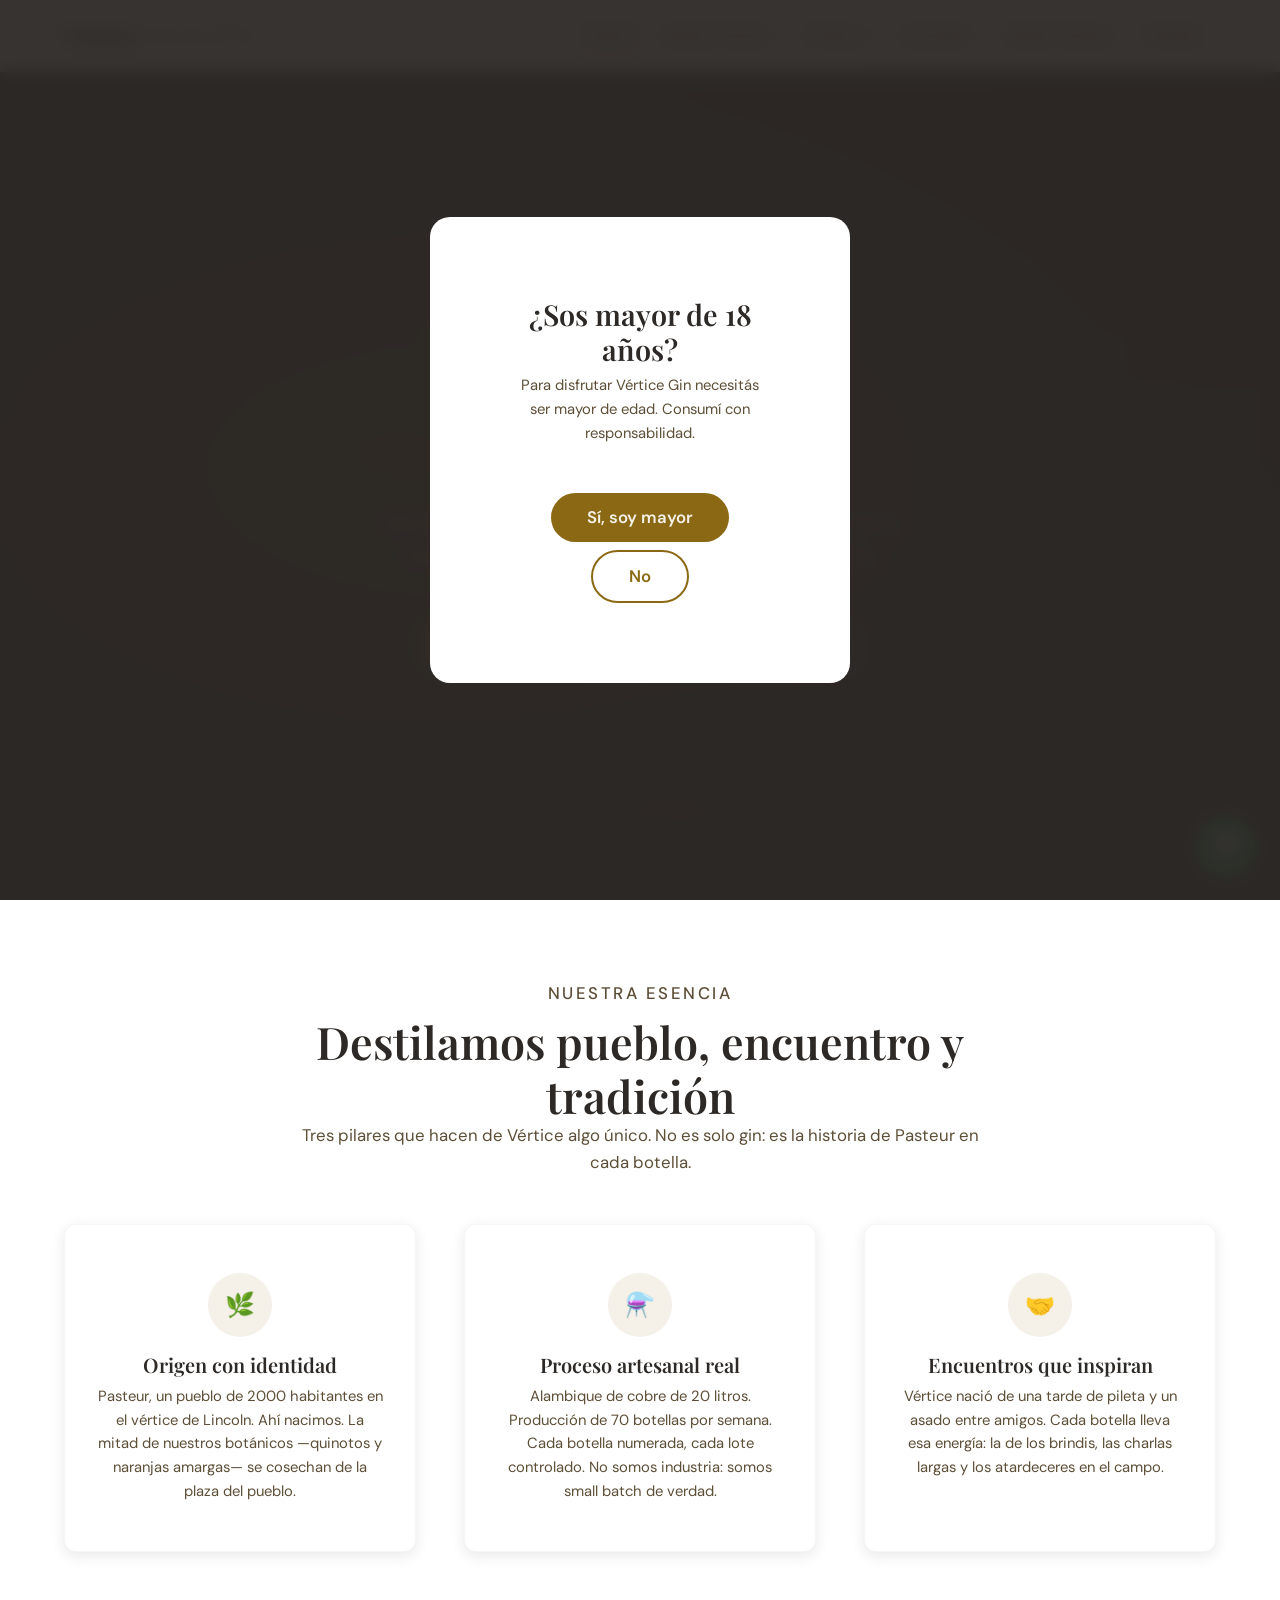
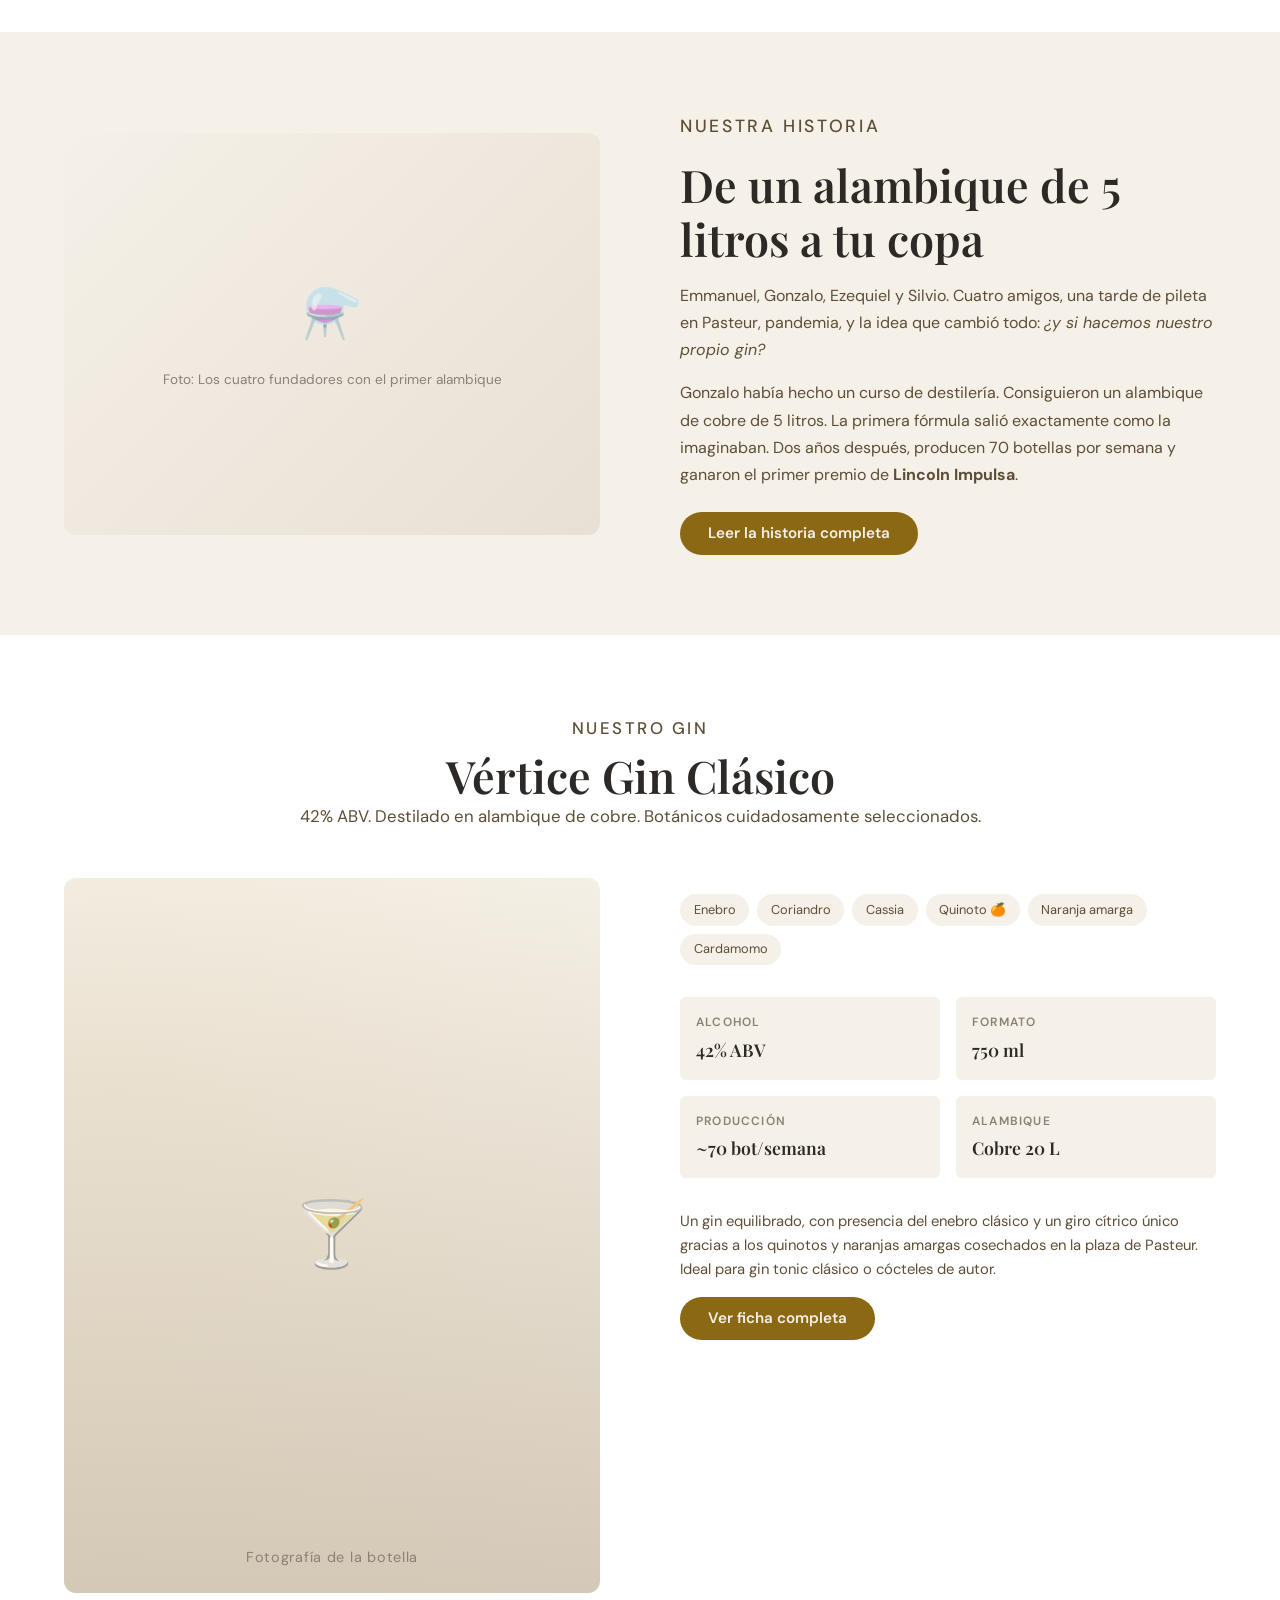
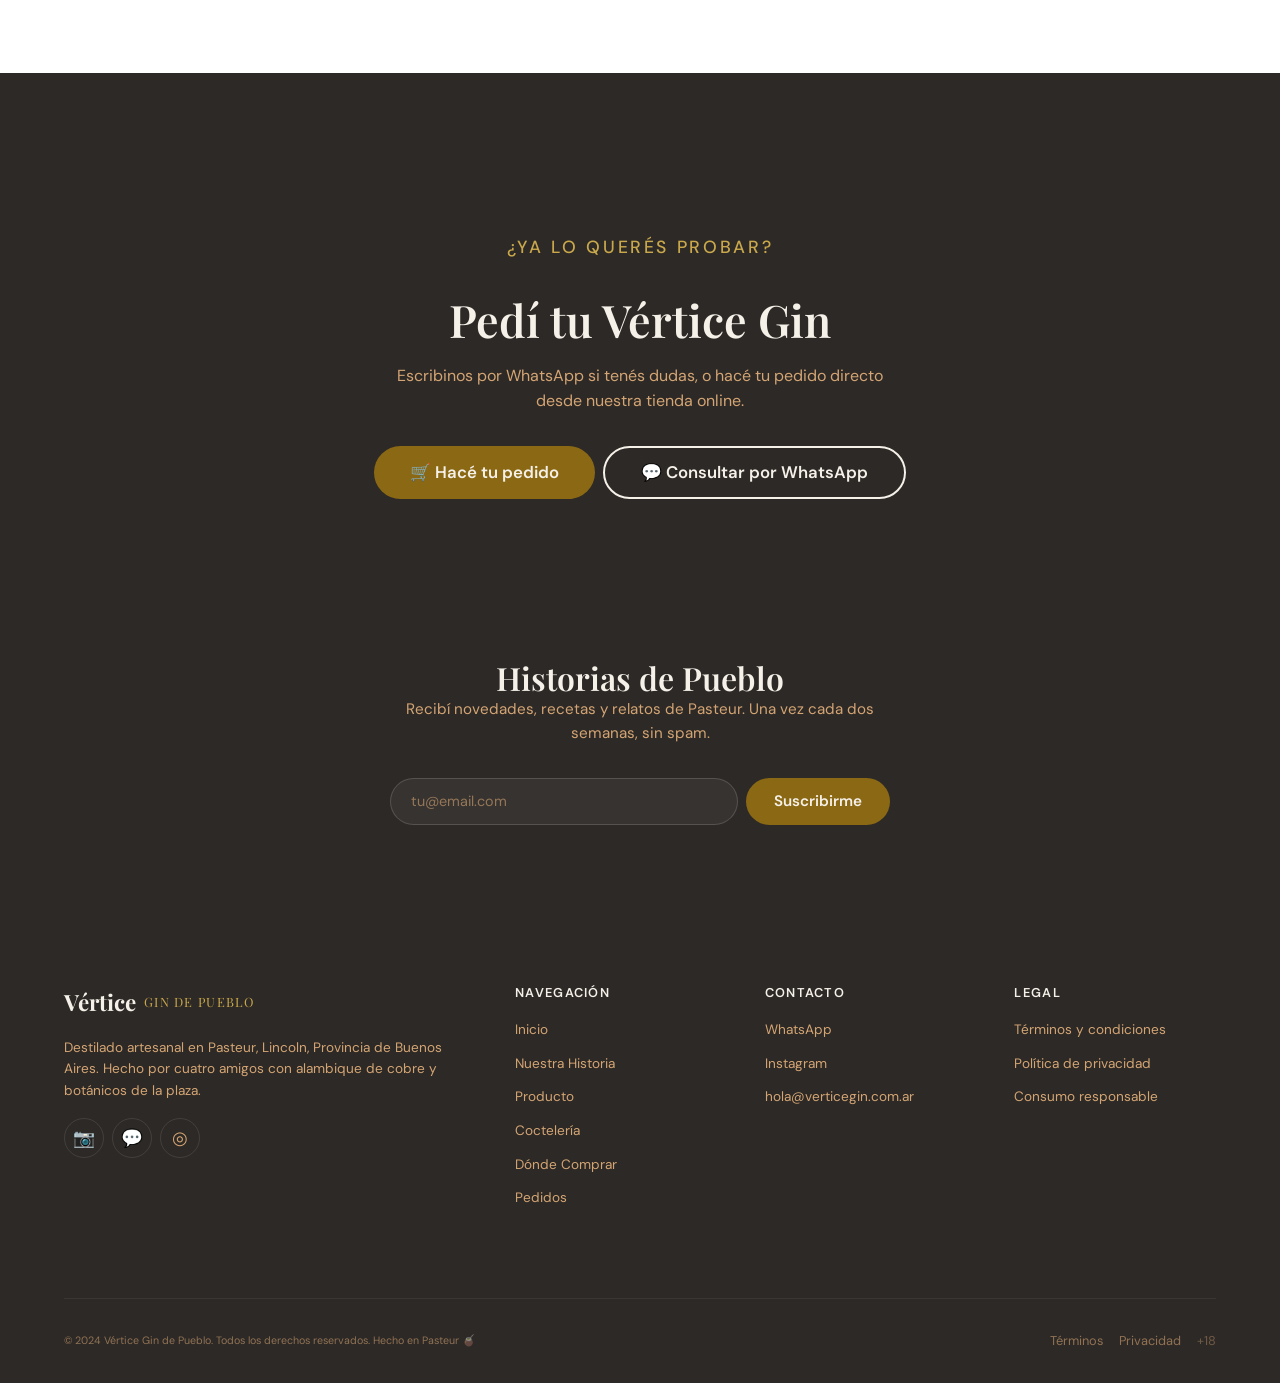
==== index.html @ 3f68a93b "feat: sitio web completo Vértice Gin de Pueblo - 5 páginas HTML (Inicio, Historia, Producto, Coctele" ====
<!DOCTYPE html>
<html lang="es-AR">
<head>
  <meta charset="UTF-8">
  <meta name="viewport" content="width=device-width, initial-scale=1.0">
  <title>Vértice Gin de Pueblo — Destilado Artesanal en Pasteur, Lincoln</title>
  <meta name="description" content="Gin artesanal nacido en Pasteur, Lincoln. Alambique de cobre, botánicos de la plaza del pueblo, cuatro amigos. Pedí tu Vértice Gin por WhatsApp. Envíos a todo el país.">
  <meta name="keywords" content="vertice gin, gin de pueblo, gin artesanal pasteur, gin lincoln, gin artesanal argentina, destilado artesanal, gin con quinotos, alambique cobre">
  <meta name="robots" content="index, follow">
  <meta name="author" content="Vértice Gin de Pueblo">
  <link rel="canonical" href="https://verticegin.com.ar/">

  <!-- Open Graph -->
  <meta property="og:type" content="website">
  <meta property="og:title" content="Vértice Gin de Pueblo — Destilado Artesanal en Pasteur, Lincoln">
  <meta property="og:description" content="Gin artesanal de cuatro amigos en Pasteur. Alambique de cobre, botánicos de la plaza. Pedí el tuyo por WhatsApp.">
  <meta property="og:url" content="https://verticegin.com.ar/">
  <meta property="og:image" content="https://verticegin.com.ar/images/og-home.jpg">
  <meta property="og:locale" content="es_AR">
  <meta property="og:site_name" content="Vértice Gin de Pueblo">

  <!-- Twitter Card -->
  <meta name="twitter:card" content="summary_large_image">
  <meta name="twitter:title" content="Vértice Gin de Pueblo">
  <meta name="twitter:description" content="Gin artesanal de Pasteur, Lincoln. Destilamos pueblo.">

  <!-- Schema.org -->
  <script type="application/ld+json">
  {
    "@context": "https://schema.org",
    "@type": "Product",
    "name": "Vértice Gin de Pueblo",
    "description": "Gin artesanal destilado en alambique de cobre. Botánicos locales de Pasteur, Lincoln.",
    "brand": {
      "@type": "Brand",
      "name": "Vértice Gin",
      "slogan": "Gin de Pueblo"
    },
    "manufacturer": {
      "@type": "Organization",
      "name": "Vértice Gin",
      "address": {
        "@type": "PostalAddress",
        "addressLocality": "Pasteur",
        "addressRegion": "Buenos Aires",
        "addressCountry": "AR"
      }
    },
    "offers": {
      "@type": "Offer",
      "availability": "https://schema.org/InStock",
      "priceCurrency": "ARS",
      "price": "0",
      "seller": {
        "@type": "Organization",
        "name": "Vértice Gin",
        "url": "https://wa.me/549XXXXXXXXXX"
      }
    }
  }
  </script>

  <!-- Fonts -->
  <link rel="preconnect" href="https://fonts.googleapis.com">
  <link rel="preconnect" href="https://fonts.gstatic.com" crossorigin>
  <link href="https://fonts.googleapis.com/css2?family=Playfair+Display:ital,wght@0,400;0,600;0,700;1,400&family=DM+Sans:ital,wght@0,400;0,500;0,600;1,400&display=swap" rel="stylesheet">

  <!-- Styles -->
  <link rel="stylesheet" href="css/style.css">

  <!-- Favicon -->
  <link rel="icon" type="image/svg+xml" href="data:image/svg+xml,<svg xmlns='http://www.w3.org/2000/svg' viewBox='0 0 100 100'><text y='.9em' font-size='90'>🍸</text></svg>">
</head>
<body>

  <!-- ⛔ Age Gate -->
  <div id="age-gate" class="age-gate">
    <div class="age-gate__card">
      <h2>¿Sos mayor de 18 años?</h2>
      <p>Para disfrutar Vértice Gin necesitás ser mayor de edad. Consumí con responsabilidad.</p>
      <div class="age-gate__actions">
        <button id="verify-age" class="btn btn--cobre btn--lg">Sí, soy mayor</button>
        <button id="deny-age" class="btn btn--outline btn--lg">No</button>
      </div>
    </div>
  </div>

  <!-- ===== HEADER ===== -->
  <header class="header">
    <div class="header__inner">
      <a href="/" class="header__logo">
        Vértice
        <span class="header__logo--accent">Gin de Pueblo</span>
      </a>
      <nav class="header__nav">
        <a href="/">Inicio</a>
        <a href="pages/historia.html">Nuestra Historia</a>
        <a href="pages/producto.html">Producto</a>
        <a href="pages/cocteleria.html">Coctelería</a>
        <a href="pages/donde-comprar.html">Dónde Comprar</a>
        <a href="pages/pedidos.html">Pedidos</a>
      </nav>
      <button class="hamburger" aria-label="Menú">
        <span></span>
        <span></span>
        <span></span>
      </button>
    </div>
  </header>
  <div class="nav-overlay"></div>

  <!-- ===== HERO ===== -->
  <section class="hero">
    <div class="hero__bg"></div>
    <div class="hero__content">
      <div class="hero__label">Destilado Artesanal · Pasteur, Lincoln</div>
      <h1>
        Vértice
        <span>Gin de Pueblo</span>
      </h1>
      <p>Nacido en Pasteur, destilado en cobre con botánicos de la plaza. Un gin con historia, encuentro y sabor a pueblo.</p>
      <div class="hero__actions">
        <a href="pages/pedidos.html" class="btn btn--cobre btn--lg">Hacé tu pedido</a>
        <a href="pages/producto.html" class="btn btn--outline-light btn--lg">Conocé nuestro gin</a>
      </div>
    </div>
    <div class="scroll-indicator">
      <span>Descubrí</span>
      <div class="scroll-indicator__dot"></div>
    </div>
  </section>

  <!-- ===== VALUE PROPS ===== -->
  <section class="section">
    <div class="container">
      <div class="section__header fade-in">
        <p class="subtitle">Nuestra esencia</p>
        <h2>Destilamos pueblo, encuentro y tradición</h2>
        <p>Tres pilares que hacen de Vértice algo único. No es solo gin: es la historia de Pasteur en cada botella.</p>
      </div>
      <div class="values">
        <div class="value-card fade-in">
          <div class="value-card__icon">🌿</div>
          <h3>Origen con identidad</h3>
          <p>Pasteur, un pueblo de 2000 habitantes en el vértice de Lincoln. Ahí nacimos. La mitad de nuestros botánicos —quinotos y naranjas amargas— se cosechan de la plaza del pueblo.</p>
        </div>
        <div class="value-card fade-in">
          <div class="value-card__icon">⚗️</div>
          <h3>Proceso artesanal real</h3>
          <p>Alambique de cobre de 20 litros. Producción de 70 botellas por semana. Cada botella numerada, cada lote controlado. No somos industria: somos small batch de verdad.</p>
        </div>
        <div class="value-card fade-in">
          <div class="value-card__icon">🤝</div>
          <h3>Encuentros que inspiran</h3>
          <p>Vértice nació de una tarde de pileta y un asado entre amigos. Cada botella lleva esa energía: la de los brindis, las charlas largas y los atardeceres en el campo.</p>
        </div>
      </div>
    </div>
  </section>

  <!-- ===== STORY SNEAK PEEK ===== -->
  <section class="section section--cream">
    <div class="container">
      <div class="story-grid fade-in">
        <div class="story-grid__media">
          <div class="story-media__placeholder">
            <span>⚗️</span>
            <p>Foto: Los cuatro fundadores con el primer alambique</p>
          </div>
        </div>
        <div class="story-grid__content">
          <p class="subtitle">Nuestra Historia</p>
          <h2>De un alambique de 5 litros a tu copa</h2>
          <p>Emmanuel, Gonzalo, Ezequiel y Silvio. Cuatro amigos, una tarde de pileta en Pasteur, pandemia, y la idea que cambió todo: <em>¿y si hacemos nuestro propio gin?</em></p>
          <p>Gonzalo había hecho un curso de destilería. Consiguieron un alambique de cobre de 5 litros. La primera fórmula salió exactamente como la imaginaban. Dos años después, producen 70 botellas por semana y ganaron el primer premio de <strong>Lincoln Impulsa</strong>.</p>
          <a href="pages/historia.html" class="btn btn--cobre">Leer la historia completa</a>
        </div>
      </div>
    </div>
  </section>

  <!-- ===== PRODUCT PREVIEW ===== -->
  <section class="section">
    <div class="container">
      <div class="section__header fade-in">
        <p class="subtitle">Nuestro gin</p>
        <h2>Vértice Gin Clásico</h2>
        <p>42% ABV. Destilado en alambique de cobre. Botánicos cuidadosamente seleccionados.</p>
      </div>
      <div class="product-showcase">
        <div class="product-showcase__visual fade-in">
          <div class="product-bottle">
            🍸
            <span style="position:absolute;bottom:24px;font-size:0.9rem;color:var(--text-muted);letter-spacing:0.05em;">Fotografía de la botella</span>
          </div>
        </div>
        <div class="fade-in">
          <div class="product-notes">
            <span>Enebro</span>
            <span>Coriandro</span>
            <span>Cassia</span>
            <span>Quinoto 🍊</span>
            <span>Naranja amarga</span>
            <span>Cardamomo</span>
          </div>
          <div class="product-specs">
            <div class="spec-item">
              <div class="spec-item__label">Alcohol</div>
              <div class="spec-item__value">42% ABV</div>
            </div>
            <div class="spec-item">
              <div class="spec-item__label">Formato</div>
              <div class="spec-item__value">750 ml</div>
            </div>
            <div class="spec-item">
              <div class="spec-item__label">Producción</div>
              <div class="spec-item__value">~70 bot/semana</div>
            </div>
            <div class="spec-item">
              <div class="spec-item__label">Alambique</div>
              <div class="spec-item__value">Cobre 20 L</div>
            </div>
          </div>
          <p style="color:var(--text-secondary);font-size:0.925rem;">
            Un gin equilibrado, con presencia del enebro clásico y un giro cítrico único gracias a los quinotos y naranjas amargas cosechados en la plaza de Pasteur. Ideal para gin tonic clásico o cócteles de autor.
          </p>
          <a href="pages/producto.html" class="btn btn--cobre">Ver ficha completa</a>
        </div>
      </div>
    </div>
  </section>

  <!-- ===== CTA SECTION ===== -->
  <section class="section section--dark">
    <div class="container">
      <div class="cta-section fade-in">
        <p class="subtitle" style="color:var(--cobre-brillo);">¿Ya lo querés probar?</p>
        <h2>Pedí tu Vértice Gin</h2>
        <p>Escribinos por WhatsApp si tenés dudas, o hacé tu pedido directo desde nuestra tienda online.</p>
        <div style="display:flex;gap:var(--space-sm);justify-content:center;flex-wrap:wrap;">
          <a href="pages/pedidos.html" class="btn btn--cobre btn--lg">🛒 Hacé tu pedido</a>
          <a href="#" class="btn btn--outline-light btn--lg" data-wa data-wa-message="Hola Vértice! Tengo una consulta sobre el gin." data-wa-location="cta-home">
            💬 Consultar por WhatsApp
          </a>
        </div>
      </div>
    </div>
  </section>

  <!-- ===== NEWSLETTER ===== -->
  <section class="section section--dark" style="padding-top:0;">
    <div class="container">
      <div class="newsletter fade-in">
        <h2>Historias de Pueblo</h2>
        <p>Recibí novedades, recetas y relatos de Pasteur. Una vez cada dos semanas, sin spam.</p>
        <form id="newsletter-form" class="newsletter__form">
          <input type="email" placeholder="tu@email.com" required aria-label="Tu correo electrónico">
          <button type="submit" class="btn btn--cobre">Suscribirme</button>
        </form>
      </div>
    </div>
  </section>

  <!-- ===== FOOTER ===== -->
  <footer class="footer">
    <div class="container">
      <div class="footer__grid">
        <div class="footer__brand">
          <a href="/" class="header__logo">
            Vértice
            <span class="header__logo--accent" style="color:var(--cobre-brillo);">Gin de Pueblo</span>
          </a>
          <p>Destilado artesanal en Pasteur, Lincoln, Provincia de Buenos Aires. Hecho por cuatro amigos con alambique de cobre y botánicos de la plaza.</p>
          <div class="footer__social">
            <a href="https://instagram.com/verticegin" target="_blank" rel="noopener" aria-label="Instagram">📷</a>
            <a href="https://wa.me/549XXXXXXXXXX" target="_blank" rel="noopener" aria-label="WhatsApp">💬</a>
            <a href="https://threads.com/@verticegin" target="_blank" rel="noopener" aria-label="Threads">◎</a>
          </div>
        </div>
        <div class="footer__col">
          <h4>Navegación</h4>
          <ul>
            <li><a href="/">Inicio</a></li>
            <li><a href="pages/historia.html">Nuestra Historia</a></li>
            <li><a href="pages/producto.html">Producto</a></li>
            <li><a href="pages/cocteleria.html">Coctelería</a></li>
            <li><a href="pages/donde-comprar.html">Dónde Comprar</a></li>
            <li><a href="pages/pedidos.html">Pedidos</a></li>
          </ul>
        </div>
        <div class="footer__col">
          <h4>Contacto</h4>
          <ul>
            <li><a href="https://wa.me/549XXXXXXXXXX" target="_blank">WhatsApp</a></li>
            <li><a href="https://instagram.com/verticegin" target="_blank">Instagram</a></li>
            <li><a href="mailto:hola@verticegin.com.ar">hola@verticegin.com.ar</a></li>
          </ul>
        </div>
        <div class="footer__col">
          <h4>Legal</h4>
          <ul>
            <li><a href="#">Términos y condiciones</a></li>
            <li><a href="#">Política de privacidad</a></li>
            <li><a href="#">Consumo responsable</a></li>
          </ul>
        </div>
      </div>
      <div class="footer__bottom">
        <small>&copy; 2024 Vértice Gin de Pueblo. Todos los derechos reservados. Hecho en Pasteur 🧉</small>
        <div class="footer__legal">
          <a href="#">Términos</a>
          <a href="#">Privacidad</a>
          <span style="opacity:0.4;">+18</span>
        </div>
      </div>
    </div>
  </footer>

  <!-- ===== WHATSAPP FLOATING ===== -->
  <div class="wa-float">
    <div class="wa-float__tooltip">💬 Consultanos</div>
    <a href="https://wa.me/549XXXXXXXXXX?text=Hola%20V%C3%A9rtice%21%20Tengo%20una%20consulta."
       target="_blank"
       class="wa-float__btn"
       aria-label="WhatsApp"
       onclick="gtag&&gtag('event','click_whatsapp',{button_location:'float'})">
      💬
    </a>
  </div>

  <!-- Scripts -->
  <script src="js/main.js"></script>
</body>
</html>
---- css/style.css ----
/* ============================================================
   VÉRTICE GIN DE PUEBLO — Design System
   ============================================================ */

/* ----- Custom Properties (Design Tokens) ----- */
:root {
  /* Colores principales */
  --cobre: #8B6914;
  --cobre-brillo: #C9A84C;
  --carbon: #2D2926;
  --crema: #F5F0E8;
  --blanco: #FFFFFF;

  /* Colores acento */
  --arena: #D4A574;
  --madera: #5D4E37;
  --cuero: #9B7E5D;
  --verde: #5A7A4A;

  /* WhatsApp */
  --wa: #25D366;
  --wa-hover: #1EBE5A;

  /* Fondos y superficies */
  --bg-body: var(--blanco);
  --bg-section: var(--crema);
  --bg-dark: var(--carbon);
  --bg-cobre: var(--cobre);

  /* Texto */
  --text-primary: var(--carbon);
  --text-secondary: var(--madera);
  --text-light: var(--crema);
  --text-muted: #8A8078;

  /* Tipografía */
  --font-serif: 'Playfair Display', Georgia, 'Times New Roman', serif;
  --font-sans: 'DM Sans', -apple-system, BlinkMacSystemFont, 'Segoe UI', Roboto, sans-serif;

  /* Espaciado */
  --space-xs: 0.25rem;
  --space-sm: 0.5rem;
  --space-md: 1rem;
  --space-lg: 2rem;
  --space-xl: 3rem;
  --space-2xl: 5rem;
  --space-3xl: 8rem;

  /* Layout */
  --max-width: 1200px;
  --content-padding: 1.5rem;
  --header-height: 72px;

  /* Sombras */
  --shadow-sm: 0 1px 3px rgba(45, 41, 38, 0.08);
  --shadow-md: 0 4px 14px rgba(45, 41, 38, 0.1);
  --shadow-lg: 0 10px 40px rgba(45, 41, 38, 0.12);
  --shadow-wa: 0 4px 14px rgba(37, 211, 102, 0.35);

  /* Bordes */
  --radius-sm: 6px;
  --radius-md: 12px;
  --radius-lg: 20px;
  --radius-full: 100px;

  /* Transiciones */
  --ease-out: cubic-bezier(0.22, 1, 0.36, 1);
  --duration-fast: 150ms;
  --duration-base: 300ms;
  --duration-slow: 500ms;
}

/* ----- Reset & Base ----- */
*, *::before, *::after {
  box-sizing: border-box;
  margin: 0;
  padding: 0;
}

html {
  scroll-behavior: smooth;
  -webkit-text-size-adjust: 100%;
}

body {
  font-family: var(--font-sans);
  font-size: 16px;
  line-height: 1.6;
  color: var(--text-primary);
  background: var(--bg-body);
  -webkit-font-smoothing: antialiased;
  -moz-osx-font-smoothing: grayscale;
}

img {
  max-width: 100%;
  height: auto;
  display: block;
}

a {
  color: var(--cobre);
  text-decoration: none;
  transition: color var(--duration-fast) var(--ease-out);
}
a:hover { color: var(--cobre-brillo); }

ul { list-style: none; }

/* ----- Typography ----- */
h1, h2, h3, h4, h5, h6 {
  font-family: var(--font-serif);
  font-weight: 600;
  line-height: 1.2;
  color: var(--text-primary);
}

h1 { font-size: clamp(2.2rem, 5vw, 3.8rem); }
h2 { font-size: clamp(1.8rem, 4vw, 2.8rem); }
h3 { font-size: clamp(1.3rem, 3vw, 1.8rem); }
h4 { font-size: clamp(1rem, 2vw, 1.3rem); }

p { margin-bottom: 1rem; }
p:last-child { margin-bottom: 0; }

.subtitle {
  font-family: var(--font-sans);
  font-size: clamp(0.9rem, 1.5vw, 1.1rem);
  font-weight: 500;
  text-transform: uppercase;
  letter-spacing: 0.15em;
  color: var(--cobre);
  margin-bottom: 0.5rem;
}

/* ----- Container ----- */
.container {
  width: 100%;
  max-width: var(--max-width);
  margin: 0 auto;
  padding: 0 var(--content-padding);
}

/* ----- Utility: Sections ----- */
.section {
  padding: var(--space-2xl) 0;
}
.section--dark {
  background: var(--bg-dark);
  color: var(--text-light);
}
.section--dark h1,
.section--dark h2,
.section--dark h3,
.section--dark h4 { color: var(--text-light); }
.section--cream {
  background: var(--bg-section);
}
.section--cobre {
  background: var(--bg-cobre);
  color: var(--text-light);
}
.section--cobre h1,
.section--cobre h2,
.section--cobre h3 { color: var(--text-light); }

.section__header {
  text-align: center;
  max-width: 700px;
  margin: 0 auto var(--space-xl);
}
.section__header p {
  color: var(--text-secondary);
  font-size: 1.05rem;
}
.section--dark .section__header p { color: var(--arena); }

/* ----- Buttons ----- */
.btn {
  display: inline-flex;
  align-items: center;
  gap: 0.5rem;
  font-family: var(--font-sans);
  font-weight: 600;
  font-size: 0.95rem;
  line-height: 1;
  padding: 0.85rem 1.75rem;
  border: none;
  border-radius: var(--radius-full);
  cursor: pointer;
  transition: all var(--duration-fast) var(--ease-out);
  text-decoration: none;
  white-space: nowrap;
}
.btn--wa {
  background: var(--wa);
  color: var(--blanco);
  box-shadow: var(--shadow-wa);
}
.btn--wa:hover {
  background: var(--wa-hover);
  color: var(--blanco);
  transform: translateY(-2px);
  box-shadow: 0 6px 20px rgba(37, 211, 102, 0.45);
}
.btn--cobre {
  background: var(--cobre);
  color: var(--crema);
}
.btn--cobre:hover {
  background: var(--cobre-brillo);
  color: var(--carbon);
  transform: translateY(-2px);
}
.btn--outline {
  background: transparent;
  color: var(--cobre);
  border: 2px solid var(--cobre);
}
.btn--outline:hover {
  background: var(--cobre);
  color: var(--crema);
  transform: translateY(-2px);
}
.btn--outline-light {
  background: transparent;
  color: var(--crema);
  border: 2px solid var(--crema);
}
.btn--outline-light:hover {
  background: var(--crema);
  color: var(--carbon);
  transform: translateY(-2px);
}
.btn--sm {
  padding: 0.6rem 1.25rem;
  font-size: 0.85rem;
}
.btn--lg {
  padding: 1rem 2.25rem;
  font-size: 1.05rem;
}

/* ----- Header ----- */
.header {
  position: fixed;
  top: 0;
  left: 0;
  width: 100%;
  height: var(--header-height);
  background: rgba(255, 255, 255, 0.95);
  backdrop-filter: blur(12px);
  -webkit-backdrop-filter: blur(12px);
  border-bottom: 1px solid rgba(45, 41, 38, 0.06);
  z-index: 1000;
  transition: box-shadow var(--duration-base) var(--ease-out);
}
.header--scrolled {
  box-shadow: var(--shadow-sm);
}

.header__inner {
  display: flex;
  align-items: center;
  justify-content: space-between;
  height: 100%;
  max-width: var(--max-width);
  margin: 0 auto;
  padding: 0 var(--content-padding);
}

.header__logo {
  font-family: var(--font-serif);
  font-size: 1.4rem;
  font-weight: 700;
  color: var(--carbon);
  text-decoration: none;
  display: flex;
  align-items: center;
  gap: 0.5rem;
}
.header__logo:hover { color: var(--cobre); }
.header__logo--accent {
  font-weight: 400;
  font-size: 0.8rem;
  color: var(--cobre);
  letter-spacing: 0.1em;
  text-transform: uppercase;
  display: block;
  line-height: 1;
}

/* Nav desktop */
.header__nav {
  display: flex;
  align-items: center;
  gap: 0.25rem;
}
.header__nav a {
  padding: 0.5rem 1rem;
  font-size: 0.875rem;
  font-weight: 500;
  color: var(--text-secondary);
  border-radius: var(--radius-sm);
  transition: all var(--duration-fast) var(--ease-out);
  position: relative;
}
.header__nav a:hover,
.header__nav a.active {
  color: var(--cobre);
  background: rgba(139, 105, 20, 0.06);
}

/* Hamburger */
.hamburger {
  display: none;
  flex-direction: column;
  justify-content: center;
  align-items: center;
  width: 40px;
  height: 40px;
  background: transparent;
  border: none;
  cursor: pointer;
  padding: 8px;
  position: relative;
  z-index: 1001;
}
.hamburger span {
  display: block;
  width: 24px;
  height: 2px;
  background: var(--carbon);
  border-radius: 2px;
  transition: all var(--duration-base) var(--ease-out);
  position: absolute;
}
.hamburger span:nth-child(1) { transform: translateY(-6px); }
.hamburger span:nth-child(2) { transform: translateY(0); }
.hamburger span:nth-child(3) { transform: translateY(6px); }
.hamburger--open span:nth-child(1) { transform: rotate(45deg); }
.hamburger--open span:nth-child(2) { opacity: 0; }
.hamburger--open span:nth-child(3) { transform: rotate(-45deg); }

/* Mobile nav */
@media (max-width: 768px) {
  .header__nav {
    position: fixed;
    top: 0;
    right: -100%;
    width: 75%;
    max-width: 320px;
    height: 100vh;
    flex-direction: column;
    background: var(--blanco);
    padding: calc(var(--header-height) + var(--space-lg)) var(--space-lg) var(--space-lg);
    gap: 0.25rem;
    box-shadow: var(--shadow-lg);
    transition: right var(--duration-base) var(--ease-out);
    z-index: 999;
  }
  .header__nav--open { right: 0; }
  .header__nav a {
    width: 100%;
    font-size: 1rem;
    padding: 0.75rem 1rem;
  }
  .hamburger { display: flex; }
}

/* Overlay for mobile nav */
.nav-overlay {
  position: fixed;
  inset: 0;
  background: rgba(45, 41, 38, 0.5);
  z-index: 998;
  opacity: 0;
  pointer-events: none;
  transition: opacity var(--duration-base) var(--ease-out);
}
.nav-overlay--visible {
  opacity: 1;
  pointer-events: auto;
}

/* ----- Hero ----- */
.hero {
  min-height: 100vh;
  display: flex;
  align-items: center;
  justify-content: center;
  position: relative;
  overflow: hidden;
  background: var(--bg-dark);
  padding-top: var(--header-height);
}
.hero__bg {
  position: absolute;
  inset: 0;
  background:
    linear-gradient(135deg, rgba(45, 41, 38, 0.85) 0%, rgba(45, 41, 38, 0.4) 100%),
    radial-gradient(ellipse at 30% 50%, var(--cobre) 0%, transparent 60%),
    linear-gradient(180deg, #1a1816 0%, var(--carbon) 100%);
  z-index: 0;
}
.hero__content {
  position: relative;
  z-index: 1;
  text-align: center;
  max-width: 800px;
  padding: var(--space-xl) var(--content-padding);
}
.hero__label {
  display: inline-block;
  font-family: var(--font-sans);
  font-size: 0.8rem;
  font-weight: 600;
  text-transform: uppercase;
  letter-spacing: 0.25em;
  color: var(--cobre-brillo);
  margin-bottom: var(--space-lg);
  padding: 0.5rem 1.5rem;
  border: 1px solid rgba(201, 168, 76, 0.3);
  border-radius: var(--radius-full);
}
.hero h1 {
  color: var(--crema);
  margin-bottom: var(--space-md);
  font-weight: 700;
}
.hero h1 span {
  display: block;
  font-weight: 400;
  font-size: 0.55em;
  color: var(--cobre-brillo);
  letter-spacing: 0.1em;
  margin-top: 0.3em;
}
.hero p {
  color: var(--arena);
  font-size: clamp(1rem, 2vw, 1.2rem);
  max-width: 550px;
  margin: 0 auto var(--space-xl);
  line-height: 1.7;
}
.hero__actions {
  display: flex;
  gap: var(--space-md);
  justify-content: center;
  flex-wrap: wrap;
}

/* Scroll indicator */
.scroll-indicator {
  position: absolute;
  bottom: var(--space-xl);
  left: 50%;
  transform: translateX(-50%);
  display: flex;
  flex-direction: column;
  align-items: center;
  gap: 0.5rem;
  color: var(--arena);
  font-size: 0.7rem;
  text-transform: uppercase;
  letter-spacing: 0.15em;
  opacity: 0.6;
  animation: fadeInUp 2s ease var(--duration-slow) both;
}
.scroll-indicator__dot {
  width: 2px;
  height: 24px;
  background: linear-gradient(180deg, var(--arena), transparent);
  animation: scrollPulse 2s ease infinite;
}
@keyframes scrollPulse {
  0%, 100% { transform: scaleY(0.5); opacity: 0.4; }
  50% { transform: scaleY(1); opacity: 1; }
}

/* ----- Value Props (3 pilares) ----- */
.values {
  display: grid;
  grid-template-columns: repeat(auto-fit, minmax(280px, 1fr));
  gap: var(--space-xl);
}
.value-card {
  text-align: center;
  padding: var(--space-xl) var(--space-lg);
  border-radius: var(--radius-md);
  background: var(--blanco);
  box-shadow: var(--shadow-md);
  transition: transform var(--duration-base) var(--ease-out), box-shadow var(--duration-base) var(--ease-out);
  border: 1px solid rgba(45, 41, 38, 0.04);
}
.value-card:hover {
  transform: translateY(-6px);
  box-shadow: var(--shadow-lg);
}
.value-card__icon {
  width: 64px;
  height: 64px;
  margin: 0 auto var(--space-md);
  background: var(--crema);
  border-radius: 50%;
  display: flex;
  align-items: center;
  justify-content: center;
  font-size: 1.5rem;
}
.value-card h3 {
  font-size: 1.25rem;
  margin-bottom: var(--space-sm);
}
.value-card p {
  font-size: 0.925rem;
  color: var(--text-secondary);
  line-height: 1.6;
}

/* ----- Story / Timeline ----- */
.story-grid {
  display: grid;
  grid-template-columns: 1fr 1fr;
  gap: var(--space-2xl);
  align-items: center;
}
.story-grid--reverse .story-grid__media {
  order: -1;
}
@media (max-width: 768px) {
  .story-grid {
    grid-template-columns: 1fr;
    gap: var(--space-lg);
  }
  .story-grid--reverse .story-grid__media {
    order: 0;
  }
}

.story-grid__media {
  border-radius: var(--radius-md);
  overflow: hidden;
  background: var(--bg-section);
  aspect-ratio: 4/3;
  display: flex;
  align-items: center;
  justify-content: center;
  position: relative;
}
.story-grid__media img {
  width: 100%;
  height: 100%;
  object-fit: cover;
}
.story-media__placeholder {
  width: 100%;
  height: 100%;
  display: flex;
  flex-direction: column;
  align-items: center;
  justify-content: center;
  color: var(--text-muted);
  font-size: 0.85rem;
  text-align: center;
  padding: var(--space-lg);
  background: linear-gradient(135deg, var(--crema) 0%, #e8e0d4 100%);
  gap: var(--space-md);
}
.story-media__placeholder span {
  font-size: 3rem;
  opacity: 0.5;
}

.story-grid__content h2 {
  margin-bottom: var(--space-md);
}
.story-grid__content p {
  color: var(--text-secondary);
  line-height: 1.7;
  margin-bottom: var(--space-md);
}
.story-grid__content .btn {
  margin-top: var(--space-sm);
}

/* ----- Team Cards ----- */
.team-grid {
  display: grid;
  grid-template-columns: repeat(auto-fit, minmax(220px, 1fr));
  gap: var(--space-lg);
}
.team-card {
  background: var(--blanco);
  border-radius: var(--radius-md);
  overflow: hidden;
  box-shadow: var(--shadow-sm);
  border: 1px solid rgba(45, 41, 38, 0.04);
  transition: transform var(--duration-fast) var(--ease-out);
}
.team-card:hover { transform: translateY(-4px); }
.team-card__photo {
  width: 100%;
  aspect-ratio: 1;
  background: linear-gradient(135deg, var(--crema) 0%, var(--arena) 100%);
  display: flex;
  align-items: center;
  justify-content: center;
  font-size: 2.5rem;
  color: var(--text-muted);
}
.team-card__info {
  padding: var(--space-md);
}
.team-card__info h4 {
  font-family: var(--font-sans);
  font-weight: 600;
  font-size: 1rem;
  margin-bottom: 0.15rem;
}
.team-card__info .role {
  font-size: 0.8rem;
  color: var(--cobre);
  font-weight: 500;
  text-transform: uppercase;
  letter-spacing: 0.08em;
  margin-bottom: var(--space-sm);
}
.team-card__info .quote {
  font-size: 0.875rem;
  color: var(--text-secondary);
  font-style: italic;
  line-height: 1.5;
}

/* ----- Product ----- */
.product-showcase {
  display: grid;
  grid-template-columns: 1fr 1fr;
  gap: var(--space-2xl);
  align-items: start;
}
@media (max-width: 768px) {
  .product-showcase { grid-template-columns: 1fr; }
}

.product-showcase__visual {
  position: sticky;
  top: calc(var(--header-height) + var(--space-xl));
}
.product-bottle {
  width: 100%;
  aspect-ratio: 3/4;
  background: linear-gradient(180deg, var(--crema) 0%, #d4c9b8 100%);
  border-radius: var(--radius-md);
  display: flex;
  align-items: center;
  justify-content: center;
  font-size: 4rem;
  color: var(--text-muted);
  position: relative;
  overflow: hidden;
}
.product-bottle::after {
  content: '';
  position: absolute;
  top: -50%;
  left: -50%;
  width: 200%;
  height: 200%;
  background: radial-gradient(circle at 30% 40%, rgba(201, 168, 76, 0.08) 0%, transparent 60%);
}

.product-specs {
  display: grid;
  grid-template-columns: 1fr 1fr;
  gap: var(--space-md);
  margin: var(--space-lg) 0;
}
.spec-item {
  padding: var(--space-md);
  background: var(--crema);
  border-radius: var(--radius-sm);
}
.spec-item__label {
  font-size: 0.75rem;
  text-transform: uppercase;
  letter-spacing: 0.1em;
  color: var(--text-muted);
  font-weight: 600;
  margin-bottom: 0.2rem;
}
.spec-item__value {
  font-family: var(--font-serif);
  font-size: 1.1rem;
  font-weight: 600;
}
.product-notes {
  display: flex;
  gap: var(--space-sm);
  flex-wrap: wrap;
  margin: var(--space-md) 0;
}
.product-notes span {
  padding: 0.35rem 0.85rem;
  background: var(--crema);
  border-radius: var(--radius-full);
  font-size: 0.8rem;
  color: var(--text-secondary);
}

/* Ingredients / Botánicos */
.botanicos-grid {
  display: grid;
  grid-template-columns: repeat(auto-fit, minmax(150px, 1fr));
  gap: var(--space-md);
}
.botanico-card {
  text-align: center;
  padding: var(--space-md);
  background: var(--blanco);
  border-radius: var(--radius-md);
  border: 1px solid rgba(45, 41, 38, 0.06);
}
.botanico-card__icon {
  font-size: 2rem;
  margin-bottom: var(--space-sm);
}
.botanico-card h4 {
  font-family: var(--font-sans);
  font-size: 0.9rem;
  font-weight: 600;
}
.botanico-card p {
  font-size: 0.8rem;
  color: var(--text-muted);
}

/* Process steps */
.process-steps {
  display: grid;
  grid-template-columns: repeat(auto-fit, minmax(220px, 1fr));
  gap: var(--space-lg);
}
.process-step {
  text-align: center;
  padding: var(--space-lg) var(--space-md);
}
.process-step__number {
  width: 48px;
  height: 48px;
  margin: 0 auto var(--space-md);
  border-radius: 50%;
  background: var(--cobre);
  color: var(--crema);
  font-family: var(--font-serif);
  font-size: 1.2rem;
  font-weight: 700;
  display: flex;
  align-items: center;
  justify-content: center;
}
.process-step h4 {
  font-family: var(--font-sans);
  font-size: 1rem;
  font-weight: 600;
  margin-bottom: var(--space-sm);
}
.process-step p {
  font-size: 0.875rem;
  color: var(--text-secondary);
  line-height: 1.5;
}
.section--dark .process-step__number {
  background: var(--cobre-brillo);
  color: var(--carbon);
}
.section--dark .process-step h4 { color: var(--crema); }
.section--dark .process-step p { color: var(--arena); }

/* ----- Recipes (Coctelería) ----- */
.recipe-filters {
  display: flex;
  gap: var(--space-sm);
  justify-content: center;
  flex-wrap: wrap;
  margin-bottom: var(--space-xl);
}
.recipe-filter {
  padding: 0.5rem 1.25rem;
  border: 2px solid var(--crema);
  border-radius: var(--radius-full);
  background: transparent;
  font-family: var(--font-sans);
  font-size: 0.85rem;
  font-weight: 500;
  color: var(--text-secondary);
  cursor: pointer;
  transition: all var(--duration-fast) var(--ease-out);
}
.recipe-filter:hover,
.recipe-filter--active {
  border-color: var(--cobre);
  color: var(--cobre);
  background: rgba(139, 105, 20, 0.06);
}
.section--dark .recipe-filter {
  border-color: rgba(255, 255, 255, 0.15);
  color: var(--arena);
}
.section--dark .recipe-filter:hover,
.section--dark .recipe-filter--active {
  border-color: var(--cobre-brillo);
  color: var(--cobre-brillo);
  background: rgba(201, 168, 76, 0.1);
}

.recipes-grid {
  display: grid;
  grid-template-columns: repeat(auto-fit, minmax(320px, 1fr));
  gap: var(--space-lg);
}
.recipe-card {
  background: var(--blanco);
  border-radius: var(--radius-md);
  overflow: hidden;
  box-shadow: var(--shadow-sm);
  border: 1px solid rgba(45, 41, 38, 0.04);
  transition: transform var(--duration-base) var(--ease-out), box-shadow var(--duration-base) var(--ease-out);
}
.recipe-card:hover {
  transform: translateY(-4px);
  box-shadow: var(--shadow-md);
}
.recipe-card__image {
  width: 100%;
  aspect-ratio: 4/3;
  background: linear-gradient(135deg, var(--crema), var(--arena));
  display: flex;
  align-items: center;
  justify-content: center;
  font-size: 3rem;
  color: var(--text-muted);
  position: relative;
}
.recipe-card__image .tag {
  position: absolute;
  top: var(--space-sm);
  left: var(--space-sm);
  padding: 0.25rem 0.75rem;
  background: var(--cobre);
  color: var(--crema);
  font-size: 0.7rem;
  font-weight: 600;
  text-transform: uppercase;
  letter-spacing: 0.08em;
  border-radius: var(--radius-sm);
}
.recipe-card__body {
  padding: var(--space-lg);
}
.recipe-card__body h3 {
  font-size: 1.2rem;
  margin-bottom: var(--space-sm);
}
.recipe-card__body p {
  font-size: 0.875rem;
  color: var(--text-secondary);
  margin-bottom: var(--space-md);
}
.recipe-card__details {
  display: flex;
  gap: var(--space-md);
  font-size: 0.8rem;
  color: var(--text-muted);
  margin-bottom: var(--space-md);
}
.recipe-card__details span { display: flex; align-items: center; gap: 0.3rem; }
.recipe-card__ingredients {
  padding: var(--space-md);
  background: var(--crema);
  border-radius: var(--radius-sm);
  margin-bottom: var(--space-md);
}
.recipe-card__ingredients h4 {
  font-family: var(--font-sans);
  font-size: 0.8rem;
  font-weight: 600;
  text-transform: uppercase;
  letter-spacing: 0.08em;
  color: var(--text-muted);
  margin-bottom: var(--space-sm);
}
.recipe-card__ingredients ul {
  font-size: 0.85rem;
  color: var(--text-secondary);
  line-height: 1.8;
}
.recipe-card__ingredients ul li::before {
  content: '— ';
  color: var(--cobre);
}

/* ----- Where to Buy ----- */
.map-container {
  width: 100%;
  height: 400px;
  border-radius: var(--radius-md);
  overflow: hidden;
  border: 1px solid rgba(45, 41, 38, 0.06);
}
.map-container iframe {
  width: 100%;
  height: 100%;
  border: none;
}

.stores-grid {
  display: grid;
  grid-template-columns: repeat(auto-fit, minmax(280px, 1fr));
  gap: var(--space-md);
  margin-top: var(--space-xl);
}
.store-card {
  display: flex;
  gap: var(--space-md);
  padding: var(--space-md);
  background: var(--blanco);
  border-radius: var(--radius-md);
  border: 1px solid rgba(45, 41, 38, 0.06);
  transition: transform var(--duration-fast) var(--ease-out);
}
.store-card:hover { transform: translateY(-2px); }
.store-card__icon {
  width: 48px;
  height: 48px;
  flex-shrink: 0;
  background: var(--crema);
  border-radius: var(--radius-sm);
  display: flex;
  align-items: center;
  justify-content: center;
  font-size: 1.2rem;
}
.store-card__info h4 {
  font-family: var(--font-sans);
  font-size: 0.95rem;
  font-weight: 600;
  margin-bottom: 0.15rem;
}
.store-card__info p {
  font-size: 0.8rem;
  color: var(--text-secondary);
  line-height: 1.5;
}
.store-card__info .store-cta {
  display: inline-flex;
  align-items: center;
  gap: 0.3rem;
  font-size: 0.8rem;
  font-weight: 600;
  color: var(--cobre);
  margin-top: var(--space-sm);
}
.store-card__info .store-cta:hover { color: var(--cobre-brillo); }

/* ----- Newsletter ----- */
.newsletter {
  text-align: center;
  max-width: 500px;
  margin: 0 auto;
}
.newsletter h2 {
  font-size: clamp(1.5rem, 3vw, 2rem);
}
.newsletter p {
  color: var(--arena);
  font-size: 0.95rem;
  margin-bottom: var(--space-lg);
}
.newsletter__form {
  display: flex;
  gap: var(--space-sm);
}
.newsletter__form input {
  flex: 1;
  padding: 0.85rem 1.25rem;
  border: 1px solid rgba(255, 255, 255, 0.15);
  border-radius: var(--radius-full);
  background: rgba(255, 255, 255, 0.05);
  color: var(--crema);
  font-family: var(--font-sans);
  font-size: 0.9rem;
  outline: none;
  transition: border-color var(--duration-fast) var(--ease-out);
}
.newsletter__form input::placeholder { color: var(--arena); opacity: 0.6; }
.newsletter__form input:focus { border-color: var(--cobre-brillo); }
@media (max-width: 480px) {
  .newsletter__form { flex-direction: column; }
}

/* ----- Footer ----- */
.footer {
  background: var(--carbon);
  color: var(--arena);
  padding: var(--space-2xl) 0 var(--space-lg);
}
.footer__grid {
  display: grid;
  grid-template-columns: 2fr 1fr 1fr 1fr;
  gap: var(--space-xl);
  margin-bottom: var(--space-2xl);
}
@media (max-width: 768px) {
  .footer__grid { grid-template-columns: 1fr 1fr; }
}
@media (max-width: 480px) {
  .footer__grid { grid-template-columns: 1fr; }
}

.footer__brand .header__logo { color: var(--crema); margin-bottom: var(--space-md); }
.footer__brand p { font-size: 0.85rem; line-height: 1.6; margin-bottom: var(--space-md); }
.footer__social {
  display: flex;
  gap: var(--space-sm);
}
.footer__social a {
  width: 40px;
  height: 40px;
  border-radius: 50%;
  border: 1px solid rgba(255, 255, 255, 0.1);
  display: flex;
  align-items: center;
  justify-content: center;
  font-size: 1.1rem;
  color: var(--arena);
  transition: all var(--duration-fast) var(--ease-out);
}
.footer__social a:hover {
  border-color: var(--cobre-brillo);
  color: var(--cobre-brillo);
  background: rgba(201, 168, 76, 0.1);
}

.footer__col h4 {
  font-family: var(--font-sans);
  font-size: 0.8rem;
  font-weight: 600;
  text-transform: uppercase;
  letter-spacing: 0.1em;
  color: var(--crema);
  margin-bottom: var(--space-md);
}
.footer__col ul li { margin-bottom: var(--space-sm); }
.footer__col ul a {
  font-size: 0.85rem;
  color: var(--arena);
}
.footer__col ul a:hover { color: var(--cobre-brillo); }

.footer__bottom {
  border-top: 1px solid rgba(255, 255, 255, 0.06);
  padding-top: var(--space-lg);
  display: flex;
  justify-content: space-between;
  align-items: center;
  flex-wrap: wrap;
  gap: var(--space-md);
  font-size: 0.8rem;
}
.footer__bottom small { opacity: 0.6; }
.footer__legal {
  display: flex;
  gap: var(--space-md);
}
.footer__legal a {
  color: var(--arena);
  opacity: 0.6;
  font-size: 0.8rem;
}
.footer__legal a:hover { opacity: 1; color: var(--cobre-brillo); }

/* ----- WhatsApp Floating Button ----- */
.wa-float {
  position: fixed;
  bottom: 24px;
  right: 24px;
  z-index: 999;
  display: flex;
  align-items: center;
  gap: 0.75rem;
  animation: waPulse 2s infinite;
}
.wa-float__tooltip {
  background: var(--blanco);
  color: var(--text-primary);
  padding: 0.5rem 1rem;
  border-radius: var(--radius-md);
  font-size: 0.85rem;
  font-weight: 500;
  box-shadow: var(--shadow-md);
  white-space: nowrap;
  position: relative;
  display: none;
}
.wa-float__tooltip::after {
  content: '';
  position: absolute;
  right: -6px;
  top: 50%;
  transform: translateY(-50%);
  border-left: 6px solid var(--blanco);
  border-top: 6px solid transparent;
  border-bottom: 6px solid transparent;
}
.wa-float:hover .wa-float__tooltip { display: block; }
@media (max-width: 768px) {
  .wa-float__tooltip { display: none !important; }
}

.wa-float__btn {
  width: 60px;
  height: 60px;
  border-radius: 50%;
  background: var(--wa);
  color: var(--blanco);
  border: none;
  cursor: pointer;
  font-size: 1.6rem;
  display: flex;
  align-items: center;
  justify-content: center;
  box-shadow: var(--shadow-wa);
  transition: all var(--duration-fast) var(--ease-out);
}
.wa-float__btn:hover {
  transform: scale(1.08);
  background: var(--wa-hover);
  box-shadow: 0 6px 24px rgba(37, 211, 102, 0.5);
}
@keyframes waPulse {
  0%, 100% { box-shadow: none; }
  50% { filter: drop-shadow(0 0 12px rgba(37, 211, 102, 0.3)); }
}

/* ----- Page Header (interior pages) ----- */
.page-header {
  padding: calc(var(--header-height) + var(--space-2xl)) 0 var(--space-2xl);
  background: var(--bg-dark);
  text-align: center;
  position: relative;
  overflow: hidden;
}
.page-header::before {
  content: '';
  position: absolute;
  inset: 0;
  background:
    radial-gradient(ellipse at 50% 100%, rgba(139, 105, 20, 0.15) 0%, transparent 60%),
    linear-gradient(180deg, rgba(45, 41, 38, 0.9) 0%, var(--carbon) 100%);
  z-index: 0;
}
.page-header__content {
  position: relative;
  z-index: 1;
}
.page-header h1 {
  color: var(--crema);
  margin-bottom: var(--space-sm);
}
.page-header p {
  color: var(--arena);
  max-width: 600px;
  margin: 0 auto;
  font-size: 1.05rem;
}
.page-header--sm {
  padding: calc(var(--header-height) + var(--space-xl)) 0 var(--space-xl);
}
.page-header--sm h1 { font-size: clamp(1.8rem, 4vw, 2.5rem); }

/* ----- Timeline (historia) ----- */
.timeline {
  position: relative;
  max-width: 700px;
  margin: 0 auto;
  padding: var(--space-lg) 0;
}
.timeline::before {
  content: '';
  position: absolute;
  top: 0;
  bottom: 0;
  left: 24px;
  width: 2px;
  background: linear-gradient(180deg, var(--cobre), var(--cobre-brillo), transparent);
}
.timeline__item {
  position: relative;
  padding-left: 64px;
  padding-bottom: var(--space-xl);
}
.timeline__item:last-child { padding-bottom: 0; }
.timeline__dot {
  position: absolute;
  left: 16px;
  top: 4px;
  width: 18px;
  height: 18px;
  border-radius: 50%;
  background: var(--cobre);
  border: 3px solid var(--crema);
  box-shadow: 0 0 0 2px var(--cobre);
}
.timeline__year {
  font-family: var(--font-serif);
  font-size: 1.1rem;
  font-weight: 700;
  color: var(--cobre);
  margin-bottom: 0.25rem;
}
.timeline__title {
  font-family: var(--font-sans);
  font-weight: 600;
  font-size: 1rem;
  margin-bottom: var(--space-sm);
}
.timeline__text {
  font-size: 0.875rem;
  color: var(--text-secondary);
  line-height: 1.6;
}
.section--dark .timeline__dot {
  border-color: var(--carbon);
}
.section--dark .timeline__year { color: var(--cobre-brillo); }
.section--dark .timeline__title { color: var(--crema); }
.section--dark .timeline__text { color: var(--arena); }
.section--dark .timeline::before {
  background: linear-gradient(180deg, var(--cobre-brillo), transparent);
}

/* ----- Quote block ----- */
.quote-block {
  text-align: center;
  max-width: 700px;
  margin: 0 auto;
  padding: var(--space-xl) 0;
}
.quote-block blockquote {
  font-family: var(--font-serif);
  font-size: clamp(1.3rem, 3vw, 1.8rem);
  font-style: italic;
  line-height: 1.4;
  color: var(--cobre);
  margin-bottom: var(--space-md);
}
.quote-block cite {
  font-style: normal;
  font-size: 0.85rem;
  color: var(--text-muted);
}

/* ----- Promise Section ----- */
.promise {
  text-align: center;
  max-width: 700px;
  margin: 0 auto;
  padding: var(--space-2xl) 0;
}
.promise h2 { font-size: clamp(1.5rem, 3vw, 2.2rem); }
.promise p { font-size: 1.05rem; line-height: 1.7; }

/* ----- CTAs section ----- */
.cta-section {
  text-align: center;
  padding: var(--space-2xl) 0;
}
.cta-section h2 { margin-bottom: var(--space-md); }
.cta-section p {
  color: var(--text-secondary);
  margin-bottom: var(--space-lg);
  max-width: 500px;
  margin-left: auto;
  margin-right: auto;
}
.section--dark .cta-section p { color: var(--arena); }

/* ----- Animations ----- */
.fade-in {
  opacity: 0;
  transform: translateY(24px);
  transition: opacity var(--duration-slow) var(--ease-out), transform var(--duration-slow) var(--ease-out);
}
.fade-in--visible {
  opacity: 1;
  transform: translateY(0);
}

@keyframes fadeInUp {
  from { opacity: 0; transform: translateY(20px); }
  to { opacity: 1; transform: translateY(0); }
}

/* ----- Breadcrumb ----- */
.breadcrumb {
  display: flex;
  align-items: center;
  gap: 0.5rem;
  font-size: 0.8rem;
  color: var(--text-muted);
  margin-bottom: var(--space-md);
  justify-content: center;
}
.breadcrumb a { color: var(--arena); }
.breadcrumb a:hover { color: var(--cobre-brillo); }
.breadcrumb span { color: var(--crema); }

/* ----- Loading / States ----- */
.loading-dots::after {
  content: '';
  animation: dots 1.5s steps(4, end) infinite;
}
@keyframes dots {
  0% { content: ''; }
  25% { content: '.'; }
  50% { content: '..'; }
  75% { content: '...'; }
}

/* ----- Age Gate ----- */
.age-gate {
  position: fixed;
  inset: 0;
  background: rgba(45, 41, 38, 0.95);
  backdrop-filter: blur(8px);
  z-index: 9999;
  display: flex;
  align-items: center;
  justify-content: center;
  padding: var(--space-lg);
}
.age-gate__card {
  background: var(--blanco);
  padding: var(--space-2xl);
  border-radius: var(--radius-lg);
  text-align: center;
  max-width: 420px;
  animation: fadeInUp 0.5s var(--ease-out);
}
.age-gate__card h2 {
  font-size: 1.8rem;
  margin-bottom: var(--space-sm);
}
.age-gate__card p {
  color: var(--text-secondary);
  margin-bottom: var(--space-xl);
  font-size: 0.925rem;
}
.age-gate__actions {
  display: flex;
  gap: var(--space-sm);
  justify-content: center;
  flex-wrap: wrap;
}
.age-gate--hidden { display: none; }

/* ----- Print ----- */
@media print {
  .header, .footer, .wa-float, .age-gate { display: none !important; }
  .page-header { padding: 1rem 0; }
}
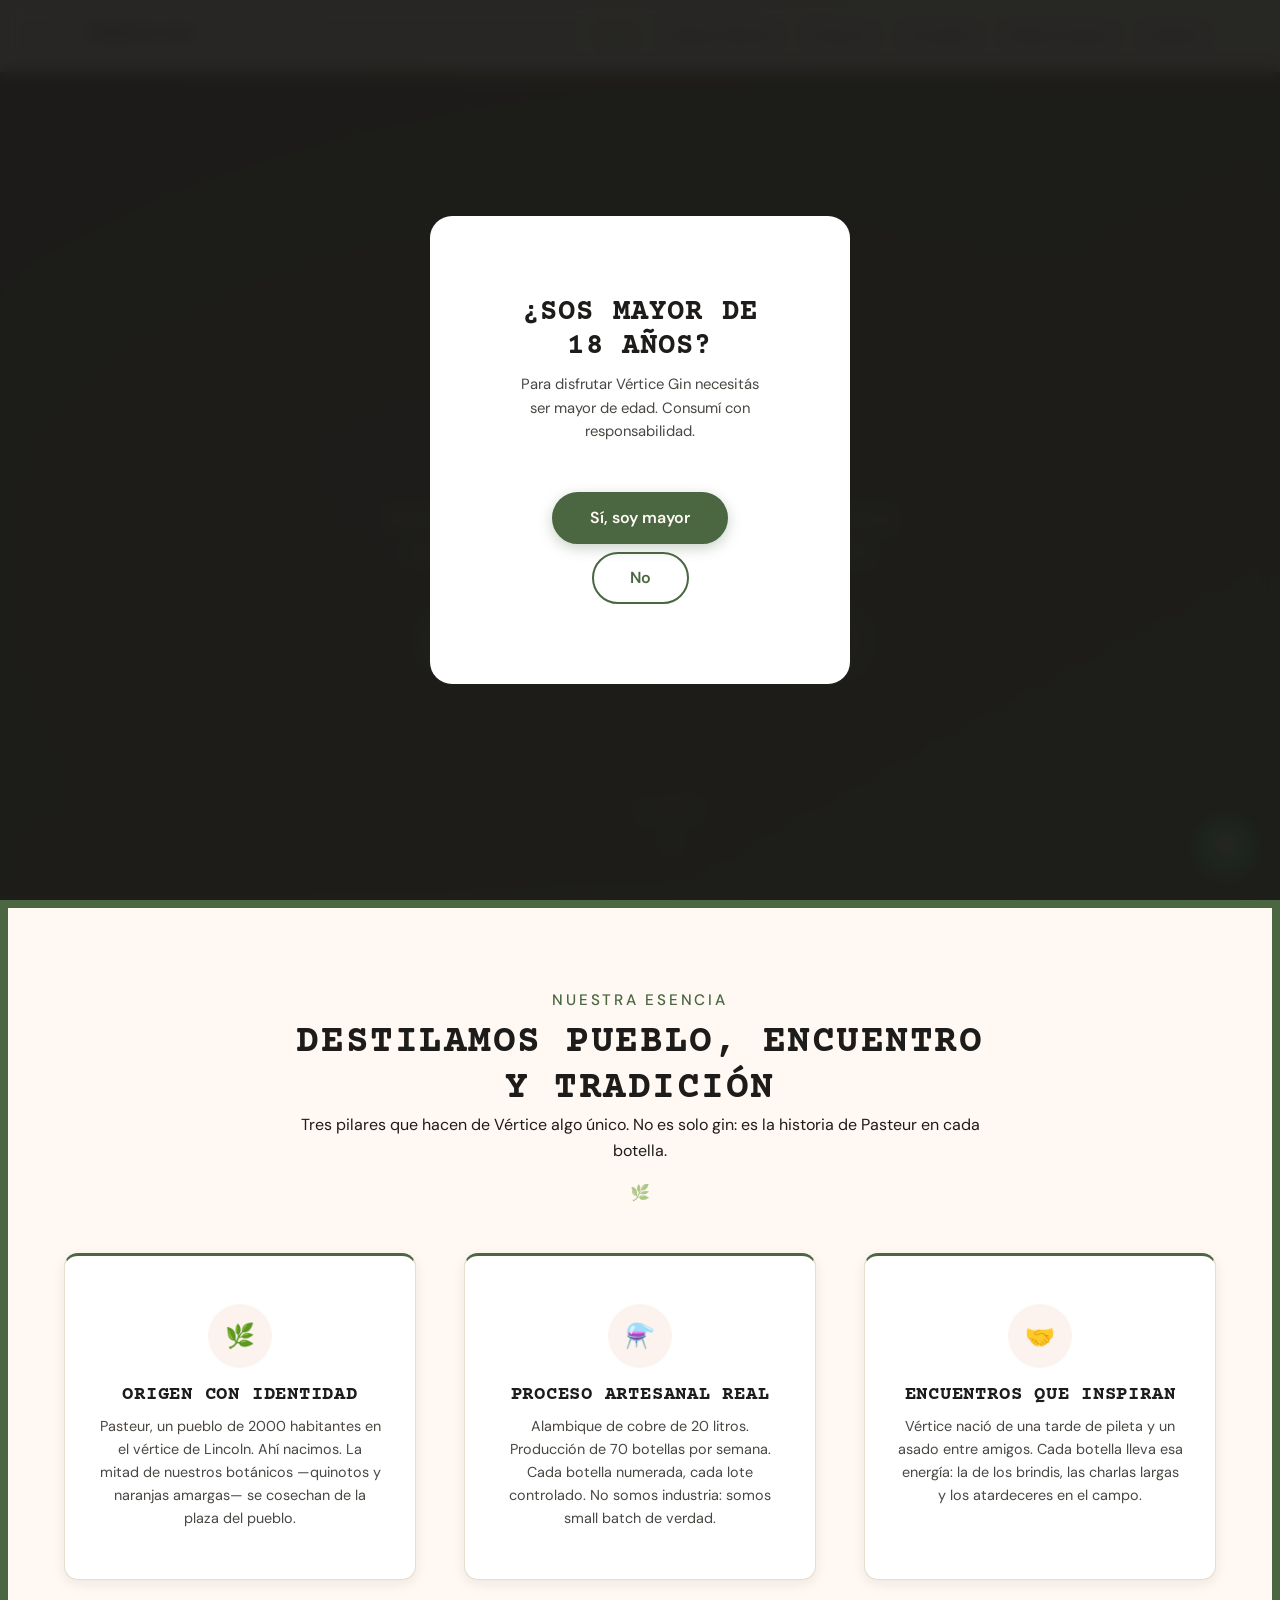
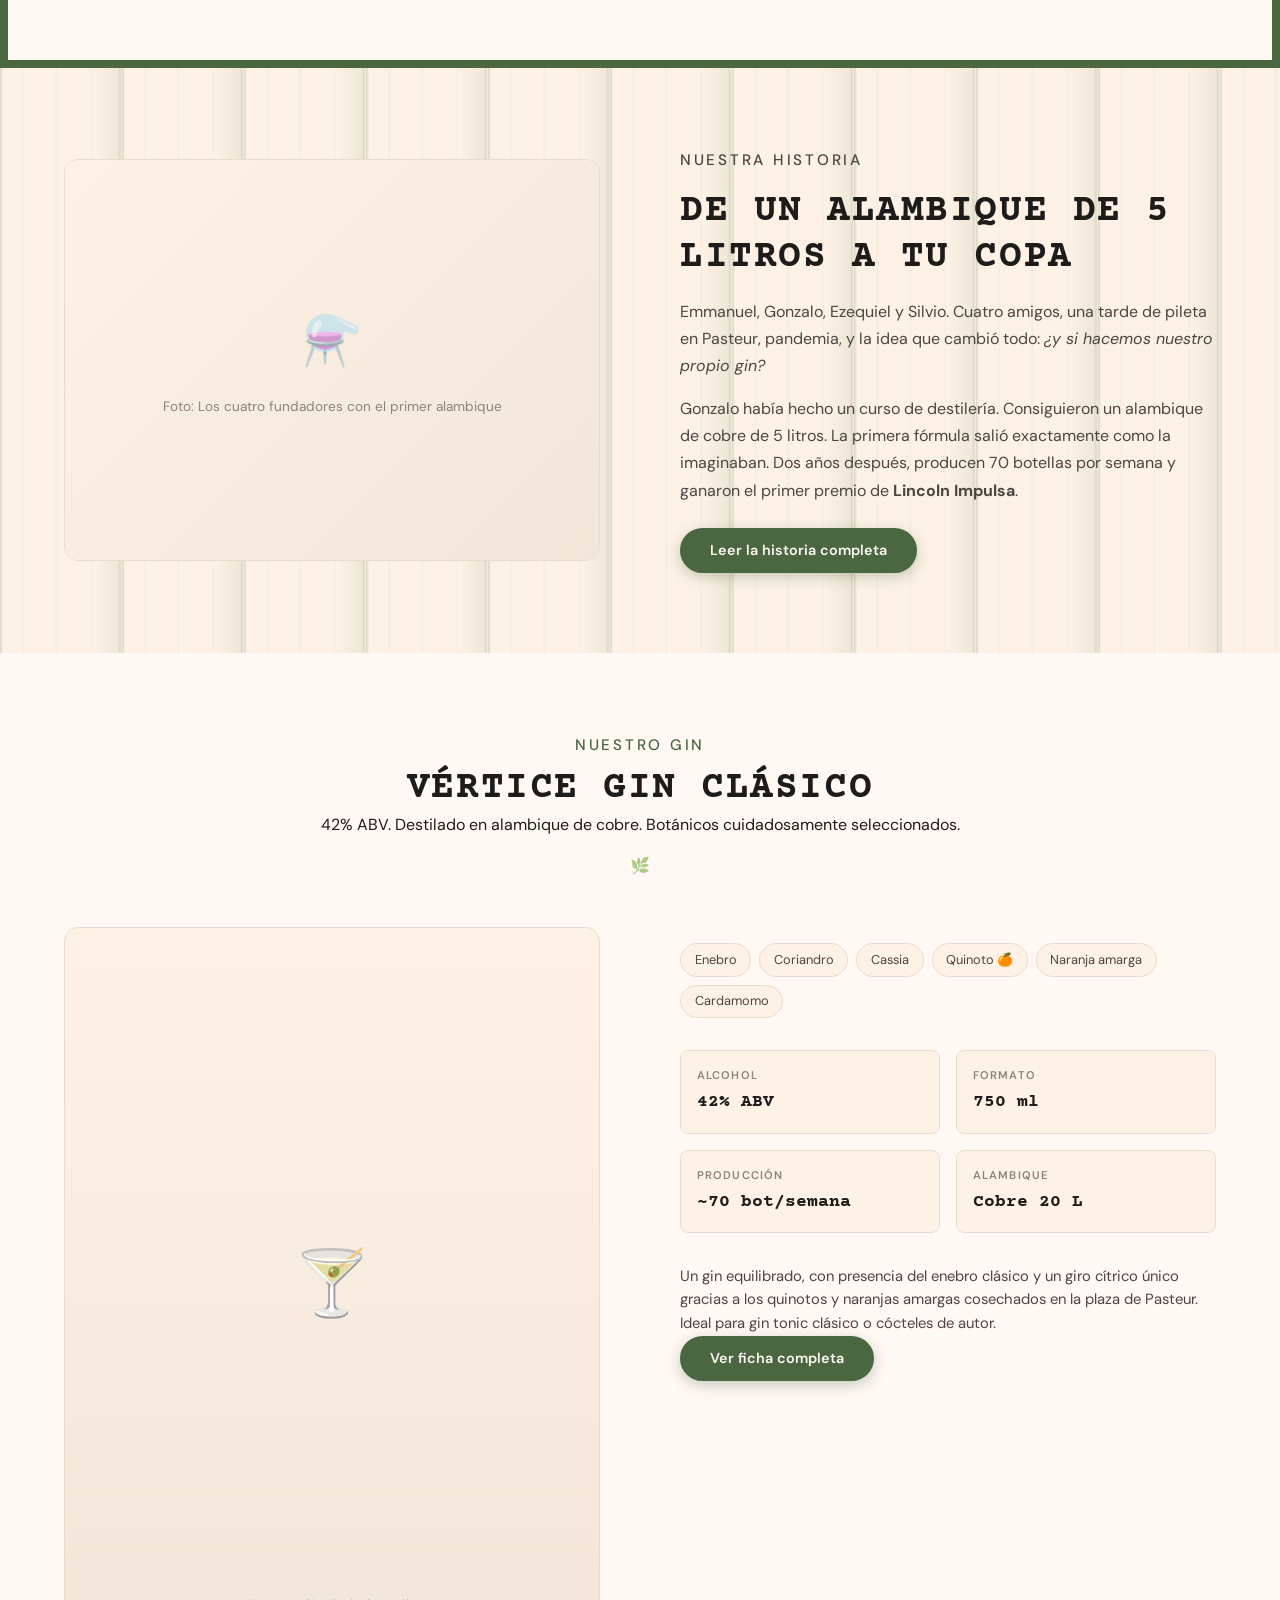
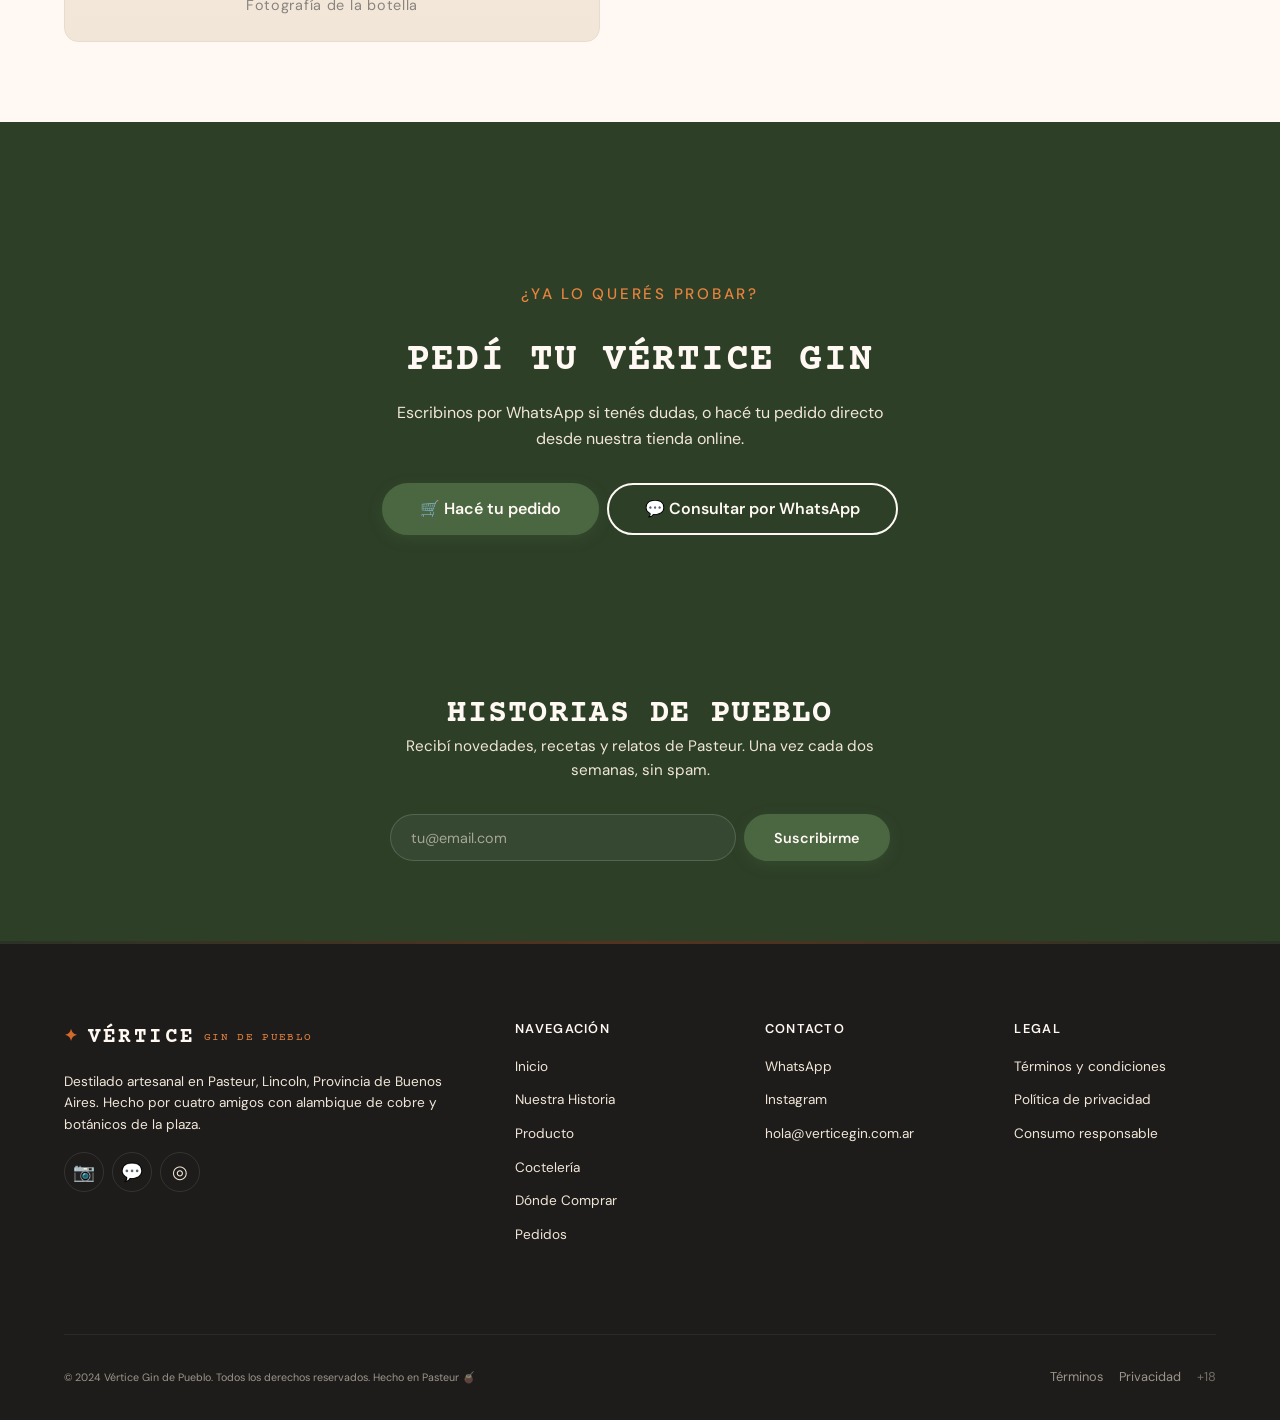
==== commit 5a560948: "Refactor design to match brand identity: vertical wood texture, light color palette (green/white/ora" ====
--- a/index.html
+++ b/index.html
@@ -63,7 +63,7 @@
   <!-- Fonts -->
   <link rel="preconnect" href="https://fonts.googleapis.com">
   <link rel="preconnect" href="https://fonts.gstatic.com" crossorigin>
-  <link href="https://fonts.googleapis.com/css2?family=Playfair+Display:ital,wght@0,400;0,600;0,700;1,400&family=DM+Sans:ital,wght@0,400;0,500;0,600;1,400&display=swap" rel="stylesheet">
+  <link href="https://fonts.googleapis.com/css2?family=Courier+Prime:ital,wght@0,400;0,700;1,400;1,700&family=DM+Sans:ital,wght@0,400;0,500;0,600;1,400&display=swap" rel="stylesheet">
 
   <!-- Styles -->
   <link rel="stylesheet" href="css/style.css">
@@ -79,7 +79,7 @@
       <h2>¿Sos mayor de 18 años?</h2>
       <p>Para disfrutar Vértice Gin necesitás ser mayor de edad. Consumí con responsabilidad.</p>
       <div class="age-gate__actions">
-        <button id="verify-age" class="btn btn--cobre btn--lg">Sí, soy mayor</button>
+        <button id="verify-age" class="btn btn--primary btn--lg">Sí, soy mayor</button>
         <button id="deny-age" class="btn btn--outline btn--lg">No</button>
       </div>
     </div>
@@ -110,56 +110,58 @@
   <div class="nav-overlay"></div>
 
   <!-- ===== HERO ===== -->
-  <section class="hero">
-    <div class="hero__bg"></div>
-    <div class="hero__content">
-      <div class="hero__label">Destilado Artesanal · Pasteur, Lincoln</div>
-      <h1>
-        Vértice
-        <span>Gin de Pueblo</span>
-      </h1>
-      <p>Nacido en Pasteur, destilado en cobre con botánicos de la plaza. Un gin con historia, encuentro y sabor a pueblo.</p>
-      <div class="hero__actions">
-        <a href="pages/pedidos.html" class="btn btn--cobre btn--lg">Hacé tu pedido</a>
-        <a href="pages/producto.html" class="btn btn--outline-light btn--lg">Conocé nuestro gin</a>
-      </div>
-    </div>
-    <div class="scroll-indicator">
-      <span>Descubrí</span>
-      <div class="scroll-indicator__dot"></div>
-    </div>
-  </section>
-
-  <!-- ===== VALUE PROPS ===== -->
-  <section class="section">
-    <div class="container">
-      <div class="section__header fade-in">
-        <p class="subtitle">Nuestra esencia</p>
-        <h2>Destilamos pueblo, encuentro y tradición</h2>
-        <p>Tres pilares que hacen de Vértice algo único. No es solo gin: es la historia de Pasteur en cada botella.</p>
-      </div>
-      <div class="values">
-        <div class="value-card fade-in">
-          <div class="value-card__icon">🌿</div>
-          <h3>Origen con identidad</h3>
-          <p>Pasteur, un pueblo de 2000 habitantes en el vértice de Lincoln. Ahí nacimos. La mitad de nuestros botánicos —quinotos y naranjas amargas— se cosechan de la plaza del pueblo.</p>
-        </div>
-        <div class="value-card fade-in">
-          <div class="value-card__icon">⚗️</div>
-          <h3>Proceso artesanal real</h3>
-          <p>Alambique de cobre de 20 litros. Producción de 70 botellas por semana. Cada botella numerada, cada lote controlado. No somos industria: somos small batch de verdad.</p>
-        </div>
-        <div class="value-card fade-in">
-          <div class="value-card__icon">🤝</div>
-          <h3>Encuentros que inspiran</h3>
-          <p>Vértice nació de una tarde de pileta y un asado entre amigos. Cada botella lleva esa energía: la de los brindis, las charlas largas y los atardeceres en el campo.</p>
-        </div>
-      </div>
-    </div>
-  </section>
+<section class="hero">
+  <div class="hero__bg"></div>
+  <div class="section__vertex-bg"></div>
+  <div class="hero__content">
+    <div class="hero__label">Destilado Artesanal · Pasteur, Lincoln</div>
+    <h1>
+      Vértice
+      <span>Gin de Pueblo</span>
+    </h1>
+    <p>Nacido en Pasteur, destilado en cobre con botánicos de la plaza. Un gin con historia, encuentro y sabor a pueblo.</p>
+    <div class="hero__actions">
+      <a href="pages/pedidos.html" class="btn btn--primary btn--lg">Hacé tu pedido</a>
+      <a href="pages/producto.html" class="btn btn--outline-light btn--lg">Conocé nuestro gin</a>
+    </div>
+  </div>
+  <div class="scroll-indicator">
+    <span>Descubrí</span>
+    <div class="scroll-indicator__dot"></div>
+  </div>
+</section>
+
+<!-- ===== VALUE PROPS ===== -->
+<section class="section section--framed">
+  <div class="container">
+    <div class="section__header fade-in">
+      <p class="subtitle">Nuestra esencia</p>
+      <h2>Destilamos pueblo, encuentro y tradición</h2>
+      <p>Tres pilares que hacen de Vértice algo único. No es solo gin: es la historia de Pasteur en cada botella.</p>
+    </div>
+    <div class="values">
+      <div class="value-card fade-in">
+        <div class="value-card__icon">🌿</div>
+        <h3>Origen con identidad</h3>
+        <p>Pasteur, un pueblo de 2000 habitantes en el vértice de Lincoln. Ahí nacimos. La mitad de nuestros botánicos —quinotos y naranjas amargas— se cosechan de la plaza del pueblo.</p>
+      </div>
+      <div class="value-card fade-in">
+        <div class="value-card__icon">⚗️</div>
+        <h3>Proceso artesanal real</h3>
+        <p>Alambique de cobre de 20 litros. Producción de 70 botellas por semana. Cada botella numerada, cada lote controlado. No somos industria: somos small batch de verdad.</p>
+      </div>
+      <div class="value-card fade-in">
+        <div class="value-card__icon">🤝</div>
+        <h3>Encuentros que inspiran</h3>
+        <p>Vértice nació de una tarde de pileta y un asado entre amigos. Cada botella lleva esa energía: la de los brindis, las charlas largas y los atardeceres en el campo.</p>
+      </div>
+    </div>
+  </div>
+</section>
 
   <!-- ===== STORY SNEAK PEEK ===== -->
   <section class="section section--cream">
+    <div class="section__wood"></div>
     <div class="container">
       <div class="story-grid fade-in">
         <div class="story-grid__media">
@@ -173,7 +175,7 @@
           <h2>De un alambique de 5 litros a tu copa</h2>
           <p>Emmanuel, Gonzalo, Ezequiel y Silvio. Cuatro amigos, una tarde de pileta en Pasteur, pandemia, y la idea que cambió todo: <em>¿y si hacemos nuestro propio gin?</em></p>
           <p>Gonzalo había hecho un curso de destilería. Consiguieron un alambique de cobre de 5 litros. La primera fórmula salió exactamente como la imaginaban. Dos años después, producen 70 botellas por semana y ganaron el primer premio de <strong>Lincoln Impulsa</strong>.</p>
-          <a href="pages/historia.html" class="btn btn--cobre">Leer la historia completa</a>
+          <a href="pages/historia.html" class="btn btn--primary">Leer la historia completa</a>
         </div>
       </div>
     </div>
@@ -224,7 +226,7 @@
           <p style="color:var(--text-secondary);font-size:0.925rem;">
             Un gin equilibrado, con presencia del enebro clásico y un giro cítrico único gracias a los quinotos y naranjas amargas cosechados en la plaza de Pasteur. Ideal para gin tonic clásico o cócteles de autor.
           </p>
-          <a href="pages/producto.html" class="btn btn--cobre">Ver ficha completa</a>
+          <a href="pages/producto.html" class="btn btn--primary">Ver ficha completa</a>
         </div>
       </div>
     </div>
@@ -234,11 +236,11 @@
   <section class="section section--dark">
     <div class="container">
       <div class="cta-section fade-in">
-        <p class="subtitle" style="color:var(--cobre-brillo);">¿Ya lo querés probar?</p>
+        <p class="subtitle" style="color:var(--naranja-light);">¿Ya lo querés probar?</p>
         <h2>Pedí tu Vértice Gin</h2>
         <p>Escribinos por WhatsApp si tenés dudas, o hacé tu pedido directo desde nuestra tienda online.</p>
         <div style="display:flex;gap:var(--space-sm);justify-content:center;flex-wrap:wrap;">
-          <a href="pages/pedidos.html" class="btn btn--cobre btn--lg">🛒 Hacé tu pedido</a>
+          <a href="pages/pedidos.html" class="btn btn--primary btn--lg">🛒 Hacé tu pedido</a>
           <a href="#" class="btn btn--outline-light btn--lg" data-wa data-wa-message="Hola Vértice! Tengo una consulta sobre el gin." data-wa-location="cta-home">
             💬 Consultar por WhatsApp
           </a>
@@ -255,7 +257,7 @@
         <p>Recibí novedades, recetas y relatos de Pasteur. Una vez cada dos semanas, sin spam.</p>
         <form id="newsletter-form" class="newsletter__form">
           <input type="email" placeholder="tu@email.com" required aria-label="Tu correo electrónico">
-          <button type="submit" class="btn btn--cobre">Suscribirme</button>
+          <button type="submit" class="btn btn--primary">Suscribirme</button>
         </form>
       </div>
     </div>
@@ -268,7 +270,7 @@
         <div class="footer__brand">
           <a href="/" class="header__logo">
             Vértice
-            <span class="header__logo--accent" style="color:var(--cobre-brillo);">Gin de Pueblo</span>
+            <span class="header__logo--accent" style="color:var(--naranja-light);">Gin de Pueblo</span>
           </a>
           <p>Destilado artesanal en Pasteur, Lincoln, Provincia de Buenos Aires. Hecho por cuatro amigos con alambique de cobre y botánicos de la plaza.</p>
           <div class="footer__social">
--- a/css/style.css
+++ b/css/style.css
@@ -1,43 +1,65 @@
 /* ============================================================
-   VÉRTICE GIN DE PUEBLO — Design System
+   VÉRTICE GIN DE PUEBLO — Artisanal Origin Design System
+   Gin de Pueblo · Rústico · Botánico · Auténtico
    ============================================================ */
 
 /* ----- Custom Properties (Design Tokens) ----- */
 :root {
-  /* Colores principales */
-  --cobre: #8B6914;
-  --cobre-brillo: #C9A84C;
-  --carbon: #2D2926;
-  --crema: #F5F0E8;
-  --blanco: #FFFFFF;
-
-  /* Colores acento */
-  --arena: #D4A574;
-  --madera: #5D4E37;
-  --cuero: #9B7E5D;
-  --verde: #5A7A4A;
-
-  /* WhatsApp */
-  --wa: #25D366;
-  --wa-hover: #1EBE5A;
-
-  /* Fondos y superficies */
+  /* ★ Primario — Verde Botánico (CTAs, estructura, acentos naturaleza) */
+  --verde: #4a6741;
+  --verde-hover: #3d5735;
+  --verde-light: #eaf0e8;
+  --verde-dark: #2d3f27;
+
+  /* ★ Secundario — Blanco Crema (fondos, superficies) */
+  --blanco: #fff8f3;
+  --blanco-puro: #ffffff;
+
+  /* ★ Terciario/Acento — Naranja Vibrante (hover, iconos pequeños, atención) */
+  --naranja: #d4692a;
+  --naranja-hover: #c05d22;
+  --naranja-light: #e8833e;
+  --naranja-soft: rgba(212, 105, 42, 0.08);
+
+  /* ★ Contenedores — Madera/Beige */
+  --madera-low: #fdf2e5;
+  --madera-high: #f1e6d8;
+  --madera-border: #e8dccd;
+
+  /* ★ Texto */
+  --text-primary: #1d1c1a;
+  --text-secondary: #4a4642;
+  --text-muted: #8a847d;
+  --text-light: #fff8f3;
+
+  /* ★ Superficies temáticas */
   --bg-body: var(--blanco);
-  --bg-section: var(--crema);
-  --bg-dark: var(--carbon);
-  --bg-cobre: var(--cobre);
-
-  /* Texto */
-  --text-primary: var(--carbon);
-  --text-secondary: var(--madera);
-  --text-light: var(--crema);
-  --text-muted: #8A8078;
-
-  /* Tipografía */
-  --font-serif: 'Playfair Display', Georgia, 'Times New Roman', serif;
+  --bg-section: var(--blanco-puro);
+  --bg-dark: var(--verde-dark);
+  --bg-cream: var(--madera-low);
+  --bg-card: var(--blanco-puro);
+
+  /* ★ WhatsApp */
+  --wa: #25d366;
+  --wa-hover: #1ebe5a;
+
+  /* ★ Tipografía */
+  --font-mono: 'Courier Prime', 'Courier New', Courier, monospace;
   --font-sans: 'DM Sans', -apple-system, BlinkMacSystemFont, 'Segoe UI', Roboto, sans-serif;
 
-  /* Espaciado */
+  /* ★ Aliados de retrocompatibilidad */
+  --cobre: var(--naranja);
+  --cobre-hover: var(--naranja-hover);
+  --cobre-brillo: var(--naranja-light);
+  --crema: var(--madera-low);
+  --crema-madera: var(--madera-low);
+  --verde-bosque: var(--verde);
+  --verde-bosque-hover: var(--verde-hover);
+  --carbon: var(--text-primary);
+  --arena: var(--text-muted);
+  --bg-dark-old: var(--verde-dark);
+
+  /* ★ Espaciado */
   --space-xs: 0.25rem;
   --space-sm: 0.5rem;
   --space-md: 1rem;
@@ -46,31 +68,40 @@
   --space-2xl: 5rem;
   --space-3xl: 8rem;
 
-  /* Layout */
+  /* ★ Layout */
   --max-width: 1200px;
   --content-padding: 1.5rem;
   --header-height: 72px;
 
-  /* Sombras */
-  --shadow-sm: 0 1px 3px rgba(45, 41, 38, 0.08);
-  --shadow-md: 0 4px 14px rgba(45, 41, 38, 0.1);
-  --shadow-lg: 0 10px 40px rgba(45, 41, 38, 0.12);
+  /* ★ Sombras */
+  --shadow-sm: 0 1px 3px rgba(29, 28, 26, 0.06);
+  --shadow-md: 0 4px 14px rgba(29, 28, 26, 0.08);
+  --shadow-lg: 0 10px 40px rgba(29, 28, 26, 0.1);
   --shadow-wa: 0 4px 14px rgba(37, 211, 102, 0.35);
-
-  /* Bordes */
-  --radius-sm: 6px;
-  --radius-md: 12px;
-  --radius-lg: 20px;
+  --shadow-verde: 0 4px 14px rgba(74, 103, 65, 0.3);
+  --shadow-naranja: 0 4px 14px rgba(212, 105, 42, 0.3);
+
+  /* ★ Bordes */
+  --radius-sm: 8px;
+  --radius-md: 14px;
+  --radius-lg: 22px;
   --radius-full: 100px;
 
-  /* Transiciones */
+  /* ★ Transiciones */
   --ease-out: cubic-bezier(0.22, 1, 0.36, 1);
   --duration-fast: 150ms;
   --duration-base: 300ms;
   --duration-slow: 500ms;
 }
 
-/* ----- Reset & Base ----- */
+/* ============================================================
+   FONTS
+   ============================================================ */
+@import url('https://fonts.googleapis.com/css2?family=Courier+Prime:ital,wght@0,400;0,700;1,400;1,700&family=DM+Sans:ital,wght@0,400;0,500;0,600;1,400&display=swap');
+
+/* ============================================================
+   RESET & BASE
+   ============================================================ */
 *, *::before, *::after {
   box-sizing: border-box;
   margin: 0;
@@ -99,41 +130,105 @@
 }
 
 a {
-  color: var(--cobre);
+  color: var(--verde);
   text-decoration: none;
   transition: color var(--duration-fast) var(--ease-out);
 }
-a:hover { color: var(--cobre-brillo); }
+a:hover { color: var(--verde-hover); }
 
 ul { list-style: none; }
 
-/* ----- Typography ----- */
+/* ============================================================
+   TYPOGRAPHY
+   ============================================================ */
 h1, h2, h3, h4, h5, h6 {
-  font-family: var(--font-serif);
-  font-weight: 600;
+  font-family: var(--font-mono);
+  font-weight: 700;
+  text-transform: uppercase;
+  letter-spacing: 0.04em;
   line-height: 1.2;
-  color: var(--text-primary);
-}
-
-h1 { font-size: clamp(2.2rem, 5vw, 3.8rem); }
-h2 { font-size: clamp(1.8rem, 4vw, 2.8rem); }
-h3 { font-size: clamp(1.3rem, 3vw, 1.8rem); }
-h4 { font-size: clamp(1rem, 2vw, 1.3rem); }
-
-p { margin-bottom: 1rem; }
-p:last-child { margin-bottom: 0; }
+}
+
+h1 { font-size: clamp(2.2rem, 5vw, 3.5rem); }
+h2 { font-size: clamp(1.6rem, 3.5vw, 2.4rem); }
+h3 { font-size: clamp(1.2rem, 2.5vw, 1.6rem); }
 
 .subtitle {
   font-family: var(--font-sans);
-  font-size: clamp(0.9rem, 1.5vw, 1.1rem);
+  font-size: clamp(0.8rem, 1.2vw, 0.95rem);
   font-weight: 500;
   text-transform: uppercase;
-  letter-spacing: 0.15em;
-  color: var(--cobre);
+  letter-spacing: 0.18em;
+  color: var(--verde);
   margin-bottom: 0.5rem;
 }
 
-/* ----- Container ----- */
+/* ============================================================
+   HEADER LOGO (Typewriter style)
+   ============================================================ */
+.header__logo {
+  font-family: var(--font-mono);
+  text-transform: uppercase;
+  letter-spacing: 0.12em;
+  font-weight: 700;
+  font-size: 1.3rem;
+  color: var(--text-primary);
+  display: flex;
+  align-items: center;
+  gap: 0.5rem;
+}
+.header__logo:hover { color: var(--verde); }
+.header__logo::before {
+  content: '✦';
+  color: var(--naranja);
+  font-size: 1rem;
+}
+.header__logo--accent {
+  font-weight: 400;
+  font-size: 0.7rem;
+  color: var(--naranja);
+  letter-spacing: 0.12em;
+  text-transform: uppercase;
+  display: block;
+  line-height: 1;
+}
+
+/* ============================================================
+   VERTICAL WOOD TEXTURE OVERLAY
+   ============================================================ */
+.wood-texture {
+  position: relative;
+}
+.wood-texture::before {
+  content: '';
+  position: absolute;
+  inset: 0;
+  pointer-events: none;
+  z-index: 0;
+  background:
+    repeating-linear-gradient(
+      90deg,
+      rgba(74, 103, 65, 0.04) 0px,
+      transparent 1px,
+      transparent 18px,
+      rgba(74, 103, 65, 0.03) 19px,
+      transparent 20px
+    ),
+    repeating-linear-gradient(
+      90deg,
+      rgba(74, 103, 65, 0.015) 0px,
+      transparent 3px,
+      transparent 12px
+    );
+}
+.wood-texture > * {
+  position: relative;
+  z-index: 1;
+}
+
+/* ============================================================
+   CONTAINER
+   ============================================================ */
 .container {
   width: 100%;
   max-width: var(--max-width);
@@ -141,117 +236,153 @@
   padding: 0 var(--content-padding);
 }
 
-/* ----- Utility: Sections ----- */
+/* ============================================================
+   UTILITY: SECTIONS
+   ============================================================ */
 .section {
+  position: relative;
   padding: var(--space-2xl) 0;
 }
+.section--light {
+  background: var(--blanco-puro);
+  color: var(--text-primary);
+}
+.section--cream {
+  background: var(--madera-low);
+  color: var(--text-primary);
+}
+.section--green {
+  background: var(--verde-light);
+  color: var(--text-primary);
+}
 .section--dark {
-  background: var(--bg-dark);
+  background: var(--verde-dark);
   color: var(--text-light);
 }
 .section--dark h1,
 .section--dark h2,
 .section--dark h3,
 .section--dark h4 { color: var(--text-light); }
-.section--cream {
-  background: var(--bg-section);
-}
-.section--cobre {
-  background: var(--bg-cobre);
-  color: var(--text-light);
-}
-.section--cobre h1,
-.section--cobre h2,
-.section--cobre h3 { color: var(--text-light); }
+.section--dark .subtitle { color: var(--naranja-light); }
+.section--dark p { color: var(--madera-high); }
 
 .section__header {
   text-align: center;
   max-width: 700px;
   margin: 0 auto var(--space-xl);
-}
-.section__header p {
-  color: var(--text-secondary);
-  font-size: 1.05rem;
-}
-.section--dark .section__header p { color: var(--arena); }
-
-/* ----- Buttons ----- */
+  position: relative;
+}
+.section__header::after {
+  content: '🌿';
+  display: block;
+  font-size: 1rem;
+  margin: var(--space-md) auto 0;
+  opacity: 0.5;
+  color: var(--verde);
+}
+
+/* ============================================================
+   BUTTONS
+   ============================================================ */
 .btn {
   display: inline-flex;
   align-items: center;
   gap: 0.5rem;
   font-family: var(--font-sans);
   font-weight: 600;
-  font-size: 0.95rem;
+  font-size: 0.9rem;
   line-height: 1;
   padding: 0.85rem 1.75rem;
-  border: none;
+  border: 2px solid transparent;
   border-radius: var(--radius-full);
   cursor: pointer;
   transition: all var(--duration-fast) var(--ease-out);
   text-decoration: none;
   white-space: nowrap;
 }
+
+/* Primary — Verde Botánico */
+.btn--primary, .btn--verde {
+  background: var(--verde);
+  border-color: var(--verde);
+  color: var(--text-light);
+  box-shadow: var(--shadow-verde);
+}
+.btn--primary:hover, .btn--verde:hover {
+  background: var(--verde-hover);
+  border-color: var(--verde-hover);
+  color: var(--text-light);
+  transform: translateY(-2px);
+  box-shadow: 0 6px 20px rgba(74, 103, 65, 0.4);
+}
+
+/* Accent — Naranja Vibrante */
+.btn--accent, .btn--naranja, .btn--cobre {
+  background: var(--naranja);
+  border-color: var(--naranja);
+  color: var(--text-light);
+  box-shadow: var(--shadow-naranja);
+}
+.btn--accent:hover, .btn--naranja:hover, .btn--cobre:hover {
+  background: var(--naranja-hover);
+  border-color: var(--naranja-hover);
+  color: var(--text-light);
+  transform: translateY(-2px);
+  box-shadow: 0 6px 20px rgba(212, 105, 42, 0.4);
+}
+
+/* Outline */
+.btn--outline {
+  background: transparent;
+  color: var(--verde);
+  border-color: var(--verde);
+}
+.btn--outline:hover {
+  background: var(--verde);
+  color: var(--text-light);
+  transform: translateY(-2px);
+}
+.btn--outline-light {
+  background: transparent;
+  color: var(--text-light);
+  border-color: var(--text-light);
+}
+.btn--outline-light:hover {
+  background: var(--text-light);
+  color: var(--verde-dark);
+  transform: translateY(-2px);
+}
+
+/* WhatsApp */
 .btn--wa {
   background: var(--wa);
-  color: var(--blanco);
+  border-color: var(--wa);
+  color: var(--text-primary);
   box-shadow: var(--shadow-wa);
 }
 .btn--wa:hover {
   background: var(--wa-hover);
-  color: var(--blanco);
+  color: var(--text-primary);
   transform: translateY(-2px);
-  box-shadow: 0 6px 20px rgba(37, 211, 102, 0.45);
-}
-.btn--cobre {
-  background: var(--cobre);
-  color: var(--crema);
-}
-.btn--cobre:hover {
-  background: var(--cobre-brillo);
-  color: var(--carbon);
-  transform: translateY(-2px);
-}
-.btn--outline {
-  background: transparent;
-  color: var(--cobre);
-  border: 2px solid var(--cobre);
-}
-.btn--outline:hover {
-  background: var(--cobre);
-  color: var(--crema);
-  transform: translateY(-2px);
-}
-.btn--outline-light {
-  background: transparent;
-  color: var(--crema);
-  border: 2px solid var(--crema);
-}
-.btn--outline-light:hover {
-  background: var(--crema);
-  color: var(--carbon);
-  transform: translateY(-2px);
-}
-.btn--sm {
-  padding: 0.6rem 1.25rem;
-  font-size: 0.85rem;
-}
-.btn--lg {
-  padding: 1rem 2.25rem;
-  font-size: 1.05rem;
-}
-
-/* ----- Header ----- */
+}
+
+/* Sizes */
+.btn--sm { padding: 0.6rem 1.25rem; font-size: 0.8rem; }
+.btn--lg { padding: 1rem 2.25rem; font-size: 1rem; }
+
+/* ============================================================
+   HEADER
+   ============================================================ */
 .header {
   position: fixed;
   top: 0;
   left: 0;
   width: 100%;
   height: var(--header-height);
-  background: rgba(255, 255, 255, 0.95);
+  background: rgba(255, 255, 255, 0.92);
   backdrop-filter: blur(12px);
   -webkit-backdrop-filter: blur(12px);
-  border-bottom: 1px solid rgba(45, 41, 38, 0.06);
+  border-bottom: 1px solid rgba(29, 28, 26, 0.06);
   z-index: 1000;
   transition: box-shadow var(--duration-base) var(--ease-out);
 }
@@ -269,28 +400,6 @@
   padding: 0 var(--content-padding);
 }
 
-.header__logo {
-  font-family: var(--font-serif);
-  font-size: 1.4rem;
-  font-weight: 700;
-  color: var(--carbon);
-  text-decoration: none;
-  display: flex;
-  align-items: center;
-  gap: 0.5rem;
-}
-.header__logo:hover { color: var(--cobre); }
-.header__logo--accent {
-  font-weight: 400;
-  font-size: 0.8rem;
-  color: var(--cobre);
-  letter-spacing: 0.1em;
-  text-transform: uppercase;
-  display: block;
-  line-height: 1;
-}
-
-/* Nav desktop */
 .header__nav {
   display: flex;
   align-items: center;
@@ -298,17 +407,16 @@
 }
 .header__nav a {
   padding: 0.5rem 1rem;
-  font-size: 0.875rem;
+  font-size: 0.85rem;
   font-weight: 500;
   color: var(--text-secondary);
   border-radius: var(--radius-sm);
   transition: all var(--duration-fast) var(--ease-out);
-  position: relative;
 }
 .header__nav a:hover,
 .header__nav a.active {
-  color: var(--cobre);
-  background: rgba(139, 105, 20, 0.06);
+  color: var(--verde);
+  background: var(--verde-light);
 }
 
 /* Hamburger */
@@ -330,7 +438,7 @@
   display: block;
   width: 24px;
   height: 2px;
-  background: var(--carbon);
+  background: var(--text-primary);
   border-radius: 2px;
   transition: all var(--duration-base) var(--ease-out);
   position: absolute;
@@ -342,7 +450,6 @@
 .hamburger--open span:nth-child(2) { opacity: 0; }
 .hamburger--open span:nth-child(3) { transform: rotate(-45deg); }
 
-/* Mobile nav */
 @media (max-width: 768px) {
   .header__nav {
     position: fixed;
@@ -352,7 +459,7 @@
     max-width: 320px;
     height: 100vh;
     flex-direction: column;
-    background: var(--blanco);
+    background: var(--blanco-puro);
     padding: calc(var(--header-height) + var(--space-lg)) var(--space-lg) var(--space-lg);
     gap: 0.25rem;
     box-shadow: var(--shadow-lg);
@@ -368,11 +475,10 @@
   .hamburger { display: flex; }
 }
 
-/* Overlay for mobile nav */
 .nav-overlay {
   position: fixed;
   inset: 0;
-  background: rgba(45, 41, 38, 0.5);
+  background: rgba(29, 28, 26, 0.5);
   z-index: 998;
   opacity: 0;
   pointer-events: none;
@@ -383,7 +489,9 @@
   pointer-events: auto;
 }
 
-/* ----- Hero ----- */
+/* ============================================================
+   HERO
+   ============================================================ */
 .hero {
   min-height: 100vh;
   display: flex;
@@ -391,16 +499,27 @@
   justify-content: center;
   position: relative;
   overflow: hidden;
-  background: var(--bg-dark);
+  background: var(--verde-dark);
   padding-top: var(--header-height);
+}
+.hero::after {
+  content: '';
+  position: absolute;
+  bottom: 0;
+  left: 0;
+  right: 0;
+  height: 4px;
+  background: linear-gradient(90deg, var(--verde), var(--naranja), var(--verde));
+  opacity: 0.5;
+  z-index: 1;
 }
 .hero__bg {
   position: absolute;
   inset: 0;
   background:
-    linear-gradient(135deg, rgba(45, 41, 38, 0.85) 0%, rgba(45, 41, 38, 0.4) 100%),
-    radial-gradient(ellipse at 30% 50%, var(--cobre) 0%, transparent 60%),
-    linear-gradient(180deg, #1a1816 0%, var(--carbon) 100%);
+    linear-gradient(135deg, rgba(29, 28, 26, 0.85) 0%, rgba(45, 63, 39, 0.7) 100%),
+    radial-gradient(ellipse at 30% 50%, var(--verde) 0%, transparent 60%),
+    linear-gradient(180deg, #1a1a18 0%, var(--verde-dark) 100%);
   z-index: 0;
 }
 .hero__content {
@@ -413,32 +532,31 @@
 .hero__label {
   display: inline-block;
   font-family: var(--font-sans);
-  font-size: 0.8rem;
+  font-size: 0.75rem;
   font-weight: 600;
   text-transform: uppercase;
   letter-spacing: 0.25em;
-  color: var(--cobre-brillo);
+  color: var(--naranja-light);
   margin-bottom: var(--space-lg);
   padding: 0.5rem 1.5rem;
-  border: 1px solid rgba(201, 168, 76, 0.3);
+  border: 1px solid rgba(212, 105, 42, 0.3);
   border-radius: var(--radius-full);
 }
 .hero h1 {
-  color: var(--crema);
+  color: var(--text-light);
   margin-bottom: var(--space-md);
-  font-weight: 700;
 }
 .hero h1 span {
   display: block;
   font-weight: 400;
   font-size: 0.55em;
-  color: var(--cobre-brillo);
+  color: var(--naranja-light);
   letter-spacing: 0.1em;
   margin-top: 0.3em;
 }
 .hero p {
-  color: var(--arena);
-  font-size: clamp(1rem, 2vw, 1.2rem);
+  color: var(--madera-high);
+  font-size: clamp(1rem, 2vw, 1.15rem);
   max-width: 550px;
   margin: 0 auto var(--space-xl);
   line-height: 1.7;
@@ -450,7 +568,6 @@
   flex-wrap: wrap;
 }
 
-/* Scroll indicator */
 .scroll-indicator {
   position: absolute;
   bottom: var(--space-xl);
@@ -460,17 +577,17 @@
   flex-direction: column;
   align-items: center;
   gap: 0.5rem;
-  color: var(--arena);
-  font-size: 0.7rem;
+  color: var(--madera-high);
+  font-size: 0.65rem;
   text-transform: uppercase;
   letter-spacing: 0.15em;
-  opacity: 0.6;
+  opacity: 0.5;
   animation: fadeInUp 2s ease var(--duration-slow) both;
 }
 .scroll-indicator__dot {
   width: 2px;
   height: 24px;
-  background: linear-gradient(180deg, var(--arena), transparent);
+  background: linear-gradient(180deg, var(--madera-high), transparent);
   animation: scrollPulse 2s ease infinite;
 }
 @keyframes scrollPulse {
@@ -478,7 +595,9 @@
   50% { transform: scaleY(1); opacity: 1; }
 }
 
-/* ----- Value Props (3 pilares) ----- */
+/* ============================================================
+   VALUE PROPS
+   ============================================================ */
 .values {
   display: grid;
   grid-template-columns: repeat(auto-fit, minmax(280px, 1fr));
@@ -488,10 +607,11 @@
   text-align: center;
   padding: var(--space-xl) var(--space-lg);
   border-radius: var(--radius-md);
-  background: var(--blanco);
+  background: var(--blanco-puro);
   box-shadow: var(--shadow-md);
   transition: transform var(--duration-base) var(--ease-out), box-shadow var(--duration-base) var(--ease-out);
-  border: 1px solid rgba(45, 41, 38, 0.04);
+  border: 1px solid var(--madera-border);
+  border-top: 3px solid var(--verde);
 }
 .value-card:hover {
   transform: translateY(-6px);
@@ -501,7 +621,8 @@
   width: 64px;
   height: 64px;
   margin: 0 auto var(--space-md);
-  background: var(--crema);
+  background: var(--naranja-soft);
+  color: var(--naranja);
   border-radius: 50%;
   display: flex;
   align-items: center;
@@ -509,33 +630,28 @@
   font-size: 1.5rem;
 }
 .value-card h3 {
-  font-size: 1.25rem;
+  font-size: 1.2rem;
   margin-bottom: var(--space-sm);
 }
 .value-card p {
-  font-size: 0.925rem;
+  font-size: 0.9rem;
   color: var(--text-secondary);
   line-height: 1.6;
 }
 
-/* ----- Story / Timeline ----- */
+/* ============================================================
+   STORY GRID
+   ============================================================ */
 .story-grid {
   display: grid;
   grid-template-columns: 1fr 1fr;
   gap: var(--space-2xl);
   align-items: center;
 }
-.story-grid--reverse .story-grid__media {
-  order: -1;
-}
+.story-grid--reverse .story-grid__media { order: -1; }
 @media (max-width: 768px) {
-  .story-grid {
-    grid-template-columns: 1fr;
-    gap: var(--space-lg);
-  }
-  .story-grid--reverse .story-grid__media {
-    order: 0;
-  }
+  .story-grid { grid-template-columns: 1fr; gap: var(--space-lg); }
+  .story-grid--reverse .story-grid__media { order: 0; }
 }
 
 .story-grid__media {
@@ -547,6 +663,7 @@
   align-items: center;
   justify-content: center;
   position: relative;
+  border: 1px solid var(--madera-border);
 }
 .story-grid__media img {
   width: 100%;
@@ -564,63 +681,58 @@
   font-size: 0.85rem;
   text-align: center;
   padding: var(--space-lg);
-  background: linear-gradient(135deg, var(--crema) 0%, #e8e0d4 100%);
+  background: linear-gradient(135deg, var(--madera-low) 0%, var(--madera-high) 100%);
   gap: var(--space-md);
 }
-.story-media__placeholder span {
-  font-size: 3rem;
-  opacity: 0.5;
-}
-
-.story-grid__content h2 {
-  margin-bottom: var(--space-md);
-}
+.story-media__placeholder span { font-size: 3rem; opacity: 0.5; }
+
+.story-grid__content h2 { margin-bottom: var(--space-md); }
 .story-grid__content p {
   color: var(--text-secondary);
   line-height: 1.7;
   margin-bottom: var(--space-md);
 }
-.story-grid__content .btn {
-  margin-top: var(--space-sm);
-}
-
-/* ----- Team Cards ----- */
+.story-grid__content .btn { margin-top: var(--space-sm); }
+
+/* ============================================================
+   TEAM CARDS
+   ============================================================ */
 .team-grid {
   display: grid;
   grid-template-columns: repeat(auto-fit, minmax(220px, 1fr));
   gap: var(--space-lg);
 }
 .team-card {
-  background: var(--blanco);
+  background: var(--blanco-puro);
   border-radius: var(--radius-md);
   overflow: hidden;
   box-shadow: var(--shadow-sm);
-  border: 1px solid rgba(45, 41, 38, 0.04);
+  border: 1px solid var(--madera-border);
   transition: transform var(--duration-fast) var(--ease-out);
 }
 .team-card:hover { transform: translateY(-4px); }
 .team-card__photo {
   width: 100%;
   aspect-ratio: 1;
-  background: linear-gradient(135deg, var(--crema) 0%, var(--arena) 100%);
+  background: linear-gradient(135deg, var(--madera-low) 0%, var(--madera-high) 100%);
   display: flex;
   align-items: center;
   justify-content: center;
   font-size: 2.5rem;
   color: var(--text-muted);
 }
-.team-card__info {
-  padding: var(--space-md);
-}
+.team-card__info { padding: var(--space-md); }
 .team-card__info h4 {
   font-family: var(--font-sans);
   font-weight: 600;
   font-size: 1rem;
   margin-bottom: 0.15rem;
+  text-transform: none;
+  letter-spacing: 0;
 }
 .team-card__info .role {
   font-size: 0.8rem;
-  color: var(--cobre);
+  color: var(--naranja);
   font-weight: 500;
   text-transform: uppercase;
   letter-spacing: 0.08em;
@@ -633,7 +745,9 @@
   line-height: 1.5;
 }
 
-/* ----- Product ----- */
+/* ============================================================
+   PRODUCT SHOWCASE
+   ============================================================ */
 .product-showcase {
   display: grid;
   grid-template-columns: 1fr 1fr;
@@ -651,7 +765,7 @@
 .product-bottle {
   width: 100%;
   aspect-ratio: 3/4;
-  background: linear-gradient(180deg, var(--crema) 0%, #d4c9b8 100%);
+  background: linear-gradient(180deg, var(--madera-low) 0%, var(--madera-high) 100%);
   border-radius: var(--radius-md);
   display: flex;
   align-items: center;
@@ -660,15 +774,7 @@
   color: var(--text-muted);
   position: relative;
   overflow: hidden;
-}
-.product-bottle::after {
-  content: '';
-  position: absolute;
-  top: -50%;
-  left: -50%;
-  width: 200%;
-  height: 200%;
-  background: radial-gradient(circle at 30% 40%, rgba(201, 168, 76, 0.08) 0%, transparent 60%);
+  border: 1px solid var(--madera-border);
 }
 
 .product-specs {
@@ -679,11 +785,12 @@
 }
 .spec-item {
   padding: var(--space-md);
-  background: var(--crema);
+  background: var(--madera-low);
   border-radius: var(--radius-sm);
+  border: 1px solid var(--madera-border);
 }
 .spec-item__label {
-  font-size: 0.75rem;
+  font-size: 0.7rem;
   text-transform: uppercase;
   letter-spacing: 0.1em;
   color: var(--text-muted);
@@ -691,10 +798,11 @@
   margin-bottom: 0.2rem;
 }
 .spec-item__value {
-  font-family: var(--font-serif);
+  font-family: var(--font-mono);
   font-size: 1.1rem;
-  font-weight: 600;
-}
+  font-weight: 700;
+}
+
 .product-notes {
   display: flex;
   gap: var(--space-sm);
@@ -703,13 +811,16 @@
 }
 .product-notes span {
   padding: 0.35rem 0.85rem;
-  background: var(--crema);
+  background: var(--madera-low);
   border-radius: var(--radius-full);
   font-size: 0.8rem;
   color: var(--text-secondary);
-}
-
-/* Ingredients / Botánicos */
+  border: 1px solid var(--madera-border);
+}
+
+/* ============================================================
+   BOTÁNICOS
+   ============================================================ */
 .botanicos-grid {
   display: grid;
   grid-template-columns: repeat(auto-fit, minmax(150px, 1fr));
@@ -718,25 +829,23 @@
 .botanico-card {
   text-align: center;
   padding: var(--space-md);
-  background: var(--blanco);
+  background: var(--blanco-puro);
   border-radius: var(--radius-md);
-  border: 1px solid rgba(45, 41, 38, 0.06);
-}
-.botanico-card__icon {
-  font-size: 2rem;
-  margin-bottom: var(--space-sm);
-}
+  border: 1px solid var(--madera-border);
+}
+.botanico-card__icon { font-size: 2rem; margin-bottom: var(--space-sm); }
 .botanico-card h4 {
   font-family: var(--font-sans);
   font-size: 0.9rem;
   font-weight: 600;
-}
-.botanico-card p {
-  font-size: 0.8rem;
-  color: var(--text-muted);
-}
-
-/* Process steps */
+  text-transform: none;
+  letter-spacing: 0;
+}
+.botanico-card p { font-size: 0.8rem; color: var(--text-muted); }
+
+/* ============================================================
+   PROCESS STEPS
+   ============================================================ */
 .process-steps {
   display: grid;
   grid-template-columns: repeat(auto-fit, minmax(220px, 1fr));
@@ -751,9 +860,9 @@
   height: 48px;
   margin: 0 auto var(--space-md);
   border-radius: 50%;
-  background: var(--cobre);
-  color: var(--crema);
-  font-family: var(--font-serif);
+  background: var(--verde);
+  color: var(--text-light);
+  font-family: var(--font-mono);
   font-size: 1.2rem;
   font-weight: 700;
   display: flex;
@@ -765,6 +874,8 @@
   font-size: 1rem;
   font-weight: 600;
   margin-bottom: var(--space-sm);
+  text-transform: none;
+  letter-spacing: 0;
 }
 .process-step p {
   font-size: 0.875rem;
@@ -772,13 +883,15 @@
   line-height: 1.5;
 }
 .section--dark .process-step__number {
-  background: var(--cobre-brillo);
-  color: var(--carbon);
-}
-.section--dark .process-step h4 { color: var(--crema); }
-.section--dark .process-step p { color: var(--arena); }
-
-/* ----- Recipes (Coctelería) ----- */
+  background: var(--naranja);
+  color: var(--text-primary);
+}
+.section--dark .process-step h4 { color: var(--text-light); }
+.section--dark .process-step p { color: var(--madera-high); }
+
+/* ============================================================
+   RECIPES
+   ============================================================ */
 .recipe-filters {
   display: flex;
   gap: var(--space-sm);
@@ -788,7 +901,7 @@
 }
 .recipe-filter {
   padding: 0.5rem 1.25rem;
-  border: 2px solid var(--crema);
+  border: 2px solid var(--madera-border);
   border-radius: var(--radius-full);
   background: transparent;
   font-family: var(--font-sans);
@@ -800,19 +913,19 @@
 }
 .recipe-filter:hover,
 .recipe-filter--active {
-  border-color: var(--cobre);
-  color: var(--cobre);
-  background: rgba(139, 105, 20, 0.06);
+  border-color: var(--verde);
+  color: var(--verde);
+  background: var(--verde-light);
 }
 .section--dark .recipe-filter {
   border-color: rgba(255, 255, 255, 0.15);
-  color: var(--arena);
+  color: var(--madera-high);
 }
 .section--dark .recipe-filter:hover,
 .section--dark .recipe-filter--active {
-  border-color: var(--cobre-brillo);
-  color: var(--cobre-brillo);
-  background: rgba(201, 168, 76, 0.1);
+  border-color: var(--naranja);
+  color: var(--naranja);
+  background: rgba(212, 105, 42, 0.1);
 }
 
 .recipes-grid {
@@ -821,11 +934,11 @@
   gap: var(--space-lg);
 }
 .recipe-card {
-  background: var(--blanco);
+  background: var(--blanco-puro);
   border-radius: var(--radius-md);
   overflow: hidden;
   box-shadow: var(--shadow-sm);
-  border: 1px solid rgba(45, 41, 38, 0.04);
+  border: 1px solid var(--madera-border);
   transition: transform var(--duration-base) var(--ease-out), box-shadow var(--duration-base) var(--ease-out);
 }
 .recipe-card:hover {
@@ -835,7 +948,7 @@
 .recipe-card__image {
   width: 100%;
   aspect-ratio: 4/3;
-  background: linear-gradient(135deg, var(--crema), var(--arena));
+  background: linear-gradient(135deg, var(--madera-low), var(--madera-high));
   display: flex;
   align-items: center;
   justify-content: center;
@@ -848,21 +961,16 @@
   top: var(--space-sm);
   left: var(--space-sm);
   padding: 0.25rem 0.75rem;
-  background: var(--cobre);
-  color: var(--crema);
+  background: var(--verde);
+  color: var(--text-light);
   font-size: 0.7rem;
   font-weight: 600;
   text-transform: uppercase;
   letter-spacing: 0.08em;
   border-radius: var(--radius-sm);
 }
-.recipe-card__body {
-  padding: var(--space-lg);
-}
-.recipe-card__body h3 {
-  font-size: 1.2rem;
-  margin-bottom: var(--space-sm);
-}
+.recipe-card__body { padding: var(--space-lg); }
+.recipe-card__body h3 { font-size: 1.2rem; margin-bottom: var(--space-sm); }
 .recipe-card__body p {
   font-size: 0.875rem;
   color: var(--text-secondary);
@@ -878,9 +986,10 @@
 .recipe-card__details span { display: flex; align-items: center; gap: 0.3rem; }
 .recipe-card__ingredients {
   padding: var(--space-md);
-  background: var(--crema);
+  background: var(--madera-low);
   border-radius: var(--radius-sm);
   margin-bottom: var(--space-md);
+  border: 1px solid var(--madera-border);
 }
 .recipe-card__ingredients h4 {
   font-family: var(--font-sans);
@@ -898,23 +1007,12 @@
 }
 .recipe-card__ingredients ul li::before {
   content: '— ';
-  color: var(--cobre);
-}
-
-/* ----- Where to Buy ----- */
-.map-container {
-  width: 100%;
-  height: 400px;
-  border-radius: var(--radius-md);
-  overflow: hidden;
-  border: 1px solid rgba(45, 41, 38, 0.06);
-}
-.map-container iframe {
-  width: 100%;
-  height: 100%;
-  border: none;
-}
-
+  color: var(--verde);
+}
+
+/* ============================================================
+   STORE / MAP
+   ============================================================ */
 .stores-grid {
   display: grid;
   grid-template-columns: repeat(auto-fit, minmax(280px, 1fr));
@@ -925,9 +1023,10 @@
   display: flex;
   gap: var(--space-md);
   padding: var(--space-md);
-  background: var(--blanco);
+  background: var(--blanco-puro);
   border-radius: var(--radius-md);
-  border: 1px solid rgba(45, 41, 38, 0.06);
+  border: 1px solid var(--madera-border);
+  border-top: 3px solid var(--verde);
   transition: transform var(--duration-fast) var(--ease-out);
 }
 .store-card:hover { transform: translateY(-2px); }
@@ -935,7 +1034,7 @@
   width: 48px;
   height: 48px;
   flex-shrink: 0;
-  background: var(--crema);
+  background: var(--madera-low);
   border-radius: var(--radius-sm);
   display: flex;
   align-items: center;
@@ -947,6 +1046,8 @@
   font-size: 0.95rem;
   font-weight: 600;
   margin-bottom: 0.15rem;
+  text-transform: none;
+  letter-spacing: 0;
 }
 .store-card__info p {
   font-size: 0.8rem;
@@ -959,22 +1060,22 @@
   gap: 0.3rem;
   font-size: 0.8rem;
   font-weight: 600;
-  color: var(--cobre);
+  color: var(--naranja);
   margin-top: var(--space-sm);
 }
-.store-card__info .store-cta:hover { color: var(--cobre-brillo); }
-
-/* ----- Newsletter ----- */
+.store-card__info .store-cta:hover { color: var(--naranja-hover); }
+
+/* ============================================================
+   NEWSLETTER
+   ============================================================ */
 .newsletter {
   text-align: center;
   max-width: 500px;
   margin: 0 auto;
 }
-.newsletter h2 {
-  font-size: clamp(1.5rem, 3vw, 2rem);
-}
+.newsletter h2 { font-size: clamp(1.5rem, 3vw, 2rem); }
 .newsletter p {
-  color: var(--arena);
+  color: var(--madera-high);
   font-size: 0.95rem;
   margin-bottom: var(--space-lg);
 }
@@ -988,23 +1089,36 @@
   border: 1px solid rgba(255, 255, 255, 0.15);
   border-radius: var(--radius-full);
   background: rgba(255, 255, 255, 0.05);
-  color: var(--crema);
+  color: var(--text-light);
   font-family: var(--font-sans);
   font-size: 0.9rem;
   outline: none;
   transition: border-color var(--duration-fast) var(--ease-out);
 }
-.newsletter__form input::placeholder { color: var(--arena); opacity: 0.6; }
-.newsletter__form input:focus { border-color: var(--cobre-brillo); }
+.newsletter__form input::placeholder { color: var(--madera-high); opacity: 0.6; }
+.newsletter__form input:focus { border-color: var(--naranja-light); }
 @media (max-width: 480px) {
   .newsletter__form { flex-direction: column; }
 }
 
-/* ----- Footer ----- */
+/* ============================================================
+   FOOTER
+   ============================================================ */
 .footer {
-  background: var(--carbon);
-  color: var(--arena);
+  background: var(--text-primary);
+  color: var(--madera-high);
   padding: var(--space-2xl) 0 var(--space-lg);
+  position: relative;
+}
+.footer::before {
+  content: '';
+  position: absolute;
+  top: 0;
+  left: 0;
+  right: 0;
+  height: 3px;
+  background: linear-gradient(90deg, var(--verde), var(--naranja), var(--verde));
+  opacity: 0.3;
 }
 .footer__grid {
   display: grid;
@@ -1019,12 +1133,10 @@
   .footer__grid { grid-template-columns: 1fr; }
 }
 
-.footer__brand .header__logo { color: var(--crema); margin-bottom: var(--space-md); }
+.footer__brand .header__logo { color: var(--text-light); margin-bottom: var(--space-md); }
+.footer__brand .header__logo::before { color: var(--naranja); }
 .footer__brand p { font-size: 0.85rem; line-height: 1.6; margin-bottom: var(--space-md); }
-.footer__social {
-  display: flex;
-  gap: var(--space-sm);
-}
+.footer__social { display: flex; gap: var(--space-sm); }
 .footer__social a {
   width: 40px;
   height: 40px;
@@ -1034,13 +1146,13 @@
   align-items: center;
   justify-content: center;
   font-size: 1.1rem;
-  color: var(--arena);
+  color: var(--madera-high);
   transition: all var(--duration-fast) var(--ease-out);
 }
 .footer__social a:hover {
-  border-color: var(--cobre-brillo);
-  color: var(--cobre-brillo);
-  background: rgba(201, 168, 76, 0.1);
+  border-color: var(--naranja);
+  color: var(--naranja);
+  background: rgba(212, 105, 42, 0.1);
 }
 
 .footer__col h4 {
@@ -1049,15 +1161,15 @@
   font-weight: 600;
   text-transform: uppercase;
   letter-spacing: 0.1em;
-  color: var(--crema);
+  color: var(--text-light);
   margin-bottom: var(--space-md);
 }
 .footer__col ul li { margin-bottom: var(--space-sm); }
 .footer__col ul a {
   font-size: 0.85rem;
-  color: var(--arena);
-}
-.footer__col ul a:hover { color: var(--cobre-brillo); }
+  color: var(--madera-high);
+}
+.footer__col ul a:hover { color: var(--naranja-light); }
 
 .footer__bottom {
   border-top: 1px solid rgba(255, 255, 255, 0.06);
@@ -1070,18 +1182,17 @@
   font-size: 0.8rem;
 }
 .footer__bottom small { opacity: 0.6; }
-.footer__legal {
-  display: flex;
-  gap: var(--space-md);
-}
+.footer__legal { display: flex; gap: var(--space-md); }
 .footer__legal a {
-  color: var(--arena);
+  color: var(--madera-high);
   opacity: 0.6;
   font-size: 0.8rem;
 }
-.footer__legal a:hover { opacity: 1; color: var(--cobre-brillo); }
-
-/* ----- WhatsApp Floating Button ----- */
+.footer__legal a:hover { opacity: 1; color: var(--naranja-light); }
+
+/* ============================================================
+   WHATSAPP FLOATING
+   ============================================================ */
 .wa-float {
   position: fixed;
   bottom: 24px;
@@ -1093,7 +1204,7 @@
   animation: waPulse 2s infinite;
 }
 .wa-float__tooltip {
-  background: var(--blanco);
+  background: var(--blanco-puro);
   color: var(--text-primary);
   padding: 0.5rem 1rem;
   border-radius: var(--radius-md);
@@ -1110,7 +1221,7 @@
   right: -6px;
   top: 50%;
   transform: translateY(-50%);
-  border-left: 6px solid var(--blanco);
+  border-left: 6px solid var(--blanco-puro);
   border-top: 6px solid transparent;
   border-bottom: 6px solid transparent;
 }
@@ -1124,7 +1235,7 @@
   height: 60px;
   border-radius: 50%;
   background: var(--wa);
-  color: var(--blanco);
+  color: var(--text-primary);
   border: none;
   cursor: pointer;
   font-size: 1.6rem;
@@ -1144,10 +1255,12 @@
   50% { filter: drop-shadow(0 0 12px rgba(37, 211, 102, 0.3)); }
 }
 
-/* ----- Page Header (interior pages) ----- */
+/* ============================================================
+   PAGE HEADER
+   ============================================================ */
 .page-header {
   padding: calc(var(--header-height) + var(--space-2xl)) 0 var(--space-2xl);
-  background: var(--bg-dark);
+  background: var(--verde-dark);
   text-align: center;
   position: relative;
   overflow: hidden;
@@ -1157,20 +1270,31 @@
   position: absolute;
   inset: 0;
   background:
-    radial-gradient(ellipse at 50% 100%, rgba(139, 105, 20, 0.15) 0%, transparent 60%),
-    linear-gradient(180deg, rgba(45, 41, 38, 0.9) 0%, var(--carbon) 100%);
+    radial-gradient(ellipse at 50% 100%, rgba(74, 103, 65, 0.2) 0%, transparent 60%),
+    linear-gradient(180deg, rgba(29, 28, 26, 0.8) 0%, var(--verde-dark) 100%);
   z-index: 0;
 }
+.page-header::after {
+  content: '';
+  position: absolute;
+  bottom: 0;
+  left: 0;
+  right: 0;
+  height: 3px;
+  background: linear-gradient(90deg, var(--verde), var(--naranja), var(--verde));
+  opacity: 0.4;
+  z-index: 1;
+}
 .page-header__content {
   position: relative;
   z-index: 1;
 }
 .page-header h1 {
-  color: var(--crema);
+  color: var(--text-light);
   margin-bottom: var(--space-sm);
 }
 .page-header p {
-  color: var(--arena);
+  color: var(--madera-high);
   max-width: 600px;
   margin: 0 auto;
   font-size: 1.05rem;
@@ -1180,7 +1304,9 @@
 }
 .page-header--sm h1 { font-size: clamp(1.8rem, 4vw, 2.5rem); }
 
-/* ----- Timeline (historia) ----- */
+/* ============================================================
+   TIMELINE
+   ============================================================ */
 .timeline {
   position: relative;
   max-width: 700px;
@@ -1194,7 +1320,7 @@
   bottom: 0;
   left: 24px;
   width: 2px;
-  background: linear-gradient(180deg, var(--cobre), var(--cobre-brillo), transparent);
+  background: linear-gradient(180deg, var(--verde), var(--naranja), transparent);
 }
 .timeline__item {
   position: relative;
@@ -1209,15 +1335,15 @@
   width: 18px;
   height: 18px;
   border-radius: 50%;
-  background: var(--cobre);
-  border: 3px solid var(--crema);
-  box-shadow: 0 0 0 2px var(--cobre);
+  background: var(--verde);
+  border: 3px solid var(--madera-low);
+  box-shadow: 0 0 0 2px var(--verde);
 }
 .timeline__year {
-  font-family: var(--font-serif);
+  font-family: var(--font-mono);
   font-size: 1.1rem;
   font-weight: 700;
-  color: var(--cobre);
+  color: var(--verde);
   margin-bottom: 0.25rem;
 }
 .timeline__title {
@@ -1231,17 +1357,17 @@
   color: var(--text-secondary);
   line-height: 1.6;
 }
-.section--dark .timeline__dot {
-  border-color: var(--carbon);
-}
-.section--dark .timeline__year { color: var(--cobre-brillo); }
-.section--dark .timeline__title { color: var(--crema); }
-.section--dark .timeline__text { color: var(--arena); }
+.section--dark .timeline__dot { border-color: var(--verde-dark); }
+.section--dark .timeline__year { color: var(--naranja-light); }
+.section--dark .timeline__title { color: var(--text-light); }
+.section--dark .timeline__text { color: var(--madera-high); }
 .section--dark .timeline::before {
-  background: linear-gradient(180deg, var(--cobre-brillo), transparent);
-}
-
-/* ----- Quote block ----- */
+  background: linear-gradient(180deg, var(--naranja), transparent);
+}
+
+/* ============================================================
+   QUOTE BLOCK
+   ============================================================ */
 .quote-block {
   text-align: center;
   max-width: 700px;
@@ -1249,11 +1375,11 @@
   padding: var(--space-xl) 0;
 }
 .quote-block blockquote {
-  font-family: var(--font-serif);
+  font-family: var(--font-mono);
   font-size: clamp(1.3rem, 3vw, 1.8rem);
   font-style: italic;
   line-height: 1.4;
-  color: var(--cobre);
+  color: var(--verde);
   margin-bottom: var(--space-md);
 }
 .quote-block cite {
@@ -1262,7 +1388,9 @@
   color: var(--text-muted);
 }
 
-/* ----- Promise Section ----- */
+/* ============================================================
+   PROMISE / CTA
+   ============================================================ */
 .promise {
   text-align: center;
   max-width: 700px;
@@ -1272,7 +1400,6 @@
 .promise h2 { font-size: clamp(1.5rem, 3vw, 2.2rem); }
 .promise p { font-size: 1.05rem; line-height: 1.7; }
 
-/* ----- CTAs section ----- */
 .cta-section {
   text-align: center;
   padding: var(--space-2xl) 0;
@@ -1285,9 +1412,124 @@
   margin-left: auto;
   margin-right: auto;
 }
-.section--dark .cta-section p { color: var(--arena); }
-
-/* ----- Animations ----- */
+.section--dark .cta-section p { color: var(--madera-high); }
+
+/* ============================================================
+   DECORATIVE — Section divider with juniper
+   ============================================================ */
+.section__divider {
+  width: 60px;
+  height: 3px;
+  background: var(--verde);
+  border-radius: 2px;
+  margin: var(--space-lg) auto;
+  opacity: 0.35;
+}
+.section__divider--left { margin: var(--space-md) 0; }
+
+/* List items with juniper branch style bullet */
+.list-juniper {
+  list-style: none;
+  padding: 0;
+}
+.list-juniper li {
+  position: relative;
+  padding-left: 1.5rem;
+  margin-bottom: var(--space-sm);
+}
+.list-juniper li::before {
+  content: '🌿';
+  position: absolute;
+  left: 0;
+  top: 0;
+  font-size: 0.85rem;
+  opacity: 0.5;
+}
+
+/* Section framing option */
+.section--framed {
+  border: 8px solid var(--verde);
+  border-radius: 0;
+}
+.section--framed::after {
+  content: '';
+  position: absolute;
+  inset: -12px;
+  border: 2px solid var(--naranja);
+  pointer-events: none;
+  z-index: -1;
+}
+
+/* ============================================================
+   WOOD PLANKS (Vertical boards with marked seams)
+   ============================================================ */
+.section__wood {
+  position: absolute;
+  inset: 0;
+  pointer-events: none;
+  z-index: 0;
+  background:
+    repeating-linear-gradient(
+      90deg,
+      rgba(74, 103, 65, 0.20) 0px,
+      rgba(74, 103, 65, 0.08) 2px,
+      transparent 3px,
+      transparent 22px,
+      rgba(74, 103, 65, 0.04) 23px,
+      transparent 25px,
+      transparent 55px,
+      rgba(74, 103, 65, 0.05) 56px,
+      transparent 58px,
+      transparent 90px,
+      rgba(74, 103, 65, 0.03) 91px,
+      transparent 93px,
+      rgba(74, 103, 65, 0.08) 118px,
+      rgba(74, 103, 65, 0.20) 120px,
+      transparent 122px
+    );
+}
+
+
+/* Compass rose decoration */
+.section__deco {
+  position: absolute;
+  pointer-events: none;
+  z-index: 0;
+  opacity: 0.06;
+  color: var(--verde);
+}
+.section__deco--compass {
+  top: var(--space-xl);
+  right: var(--space-lg);
+  width: 80px;
+  height: 80px;
+}
+.section__deco--juniper {
+  bottom: var(--space-xl);
+  left: var(--space-lg);
+  width: 100px;
+  height: 60px;
+}
+
+/* ============================================================
+   BREADCRUMB
+   ============================================================ */
+.breadcrumb {
+  display: flex;
+  align-items: center;
+  gap: 0.5rem;
+  font-size: 0.8rem;
+  color: var(--text-muted);
+  margin-bottom: var(--space-md);
+  justify-content: center;
+}
+.breadcrumb a { color: var(--madera-high); }
+.breadcrumb a:hover { color: var(--naranja-light); }
+.breadcrumb span { color: var(--text-light); }
+
+/* ============================================================
+   ANIMATIONS
+   ============================================================ */
 .fade-in {
   opacity: 0;
   transform: translateY(24px);
@@ -1303,37 +1545,13 @@
   to { opacity: 1; transform: translateY(0); }
 }
 
-/* ----- Breadcrumb ----- */
-.breadcrumb {
-  display: flex;
-  align-items: center;
-  gap: 0.5rem;
-  font-size: 0.8rem;
-  color: var(--text-muted);
-  margin-bottom: var(--space-md);
-  justify-content: center;
-}
-.breadcrumb a { color: var(--arena); }
-.breadcrumb a:hover { color: var(--cobre-brillo); }
-.breadcrumb span { color: var(--crema); }
-
-/* ----- Loading / States ----- */
-.loading-dots::after {
-  content: '';
-  animation: dots 1.5s steps(4, end) infinite;
-}
-@keyframes dots {
-  0% { content: ''; }
-  25% { content: '.'; }
-  50% { content: '..'; }
-  75% { content: '...'; }
-}
-
-/* ----- Age Gate ----- */
+/* ============================================================
+   AGE GATE
+   ============================================================ */
 .age-gate {
   position: fixed;
   inset: 0;
-  background: rgba(45, 41, 38, 0.95);
+  background: rgba(29, 28, 26, 0.95);
   backdrop-filter: blur(8px);
   z-index: 9999;
   display: flex;
@@ -1342,17 +1560,14 @@
   padding: var(--space-lg);
 }
 .age-gate__card {
-  background: var(--blanco);
+  background: var(--blanco-puro);
   padding: var(--space-2xl);
   border-radius: var(--radius-lg);
   text-align: center;
   max-width: 420px;
   animation: fadeInUp 0.5s var(--ease-out);
 }
-.age-gate__card h2 {
-  font-size: 1.8rem;
-  margin-bottom: var(--space-sm);
-}
+.age-gate__card h2 { font-size: 1.8rem; margin-bottom: var(--space-sm); }
 .age-gate__card p {
   color: var(--text-secondary);
   margin-bottom: var(--space-xl);
@@ -1366,8 +1581,10 @@
 }
 .age-gate--hidden { display: none; }
 
-/* ----- Print ----- */
+/* ============================================================
+   PRINT
+   ============================================================ */
 @media print {
   .header, .footer, .wa-float, .age-gate { display: none !important; }
   .page-header { padding: 1rem 0; }
-}+}
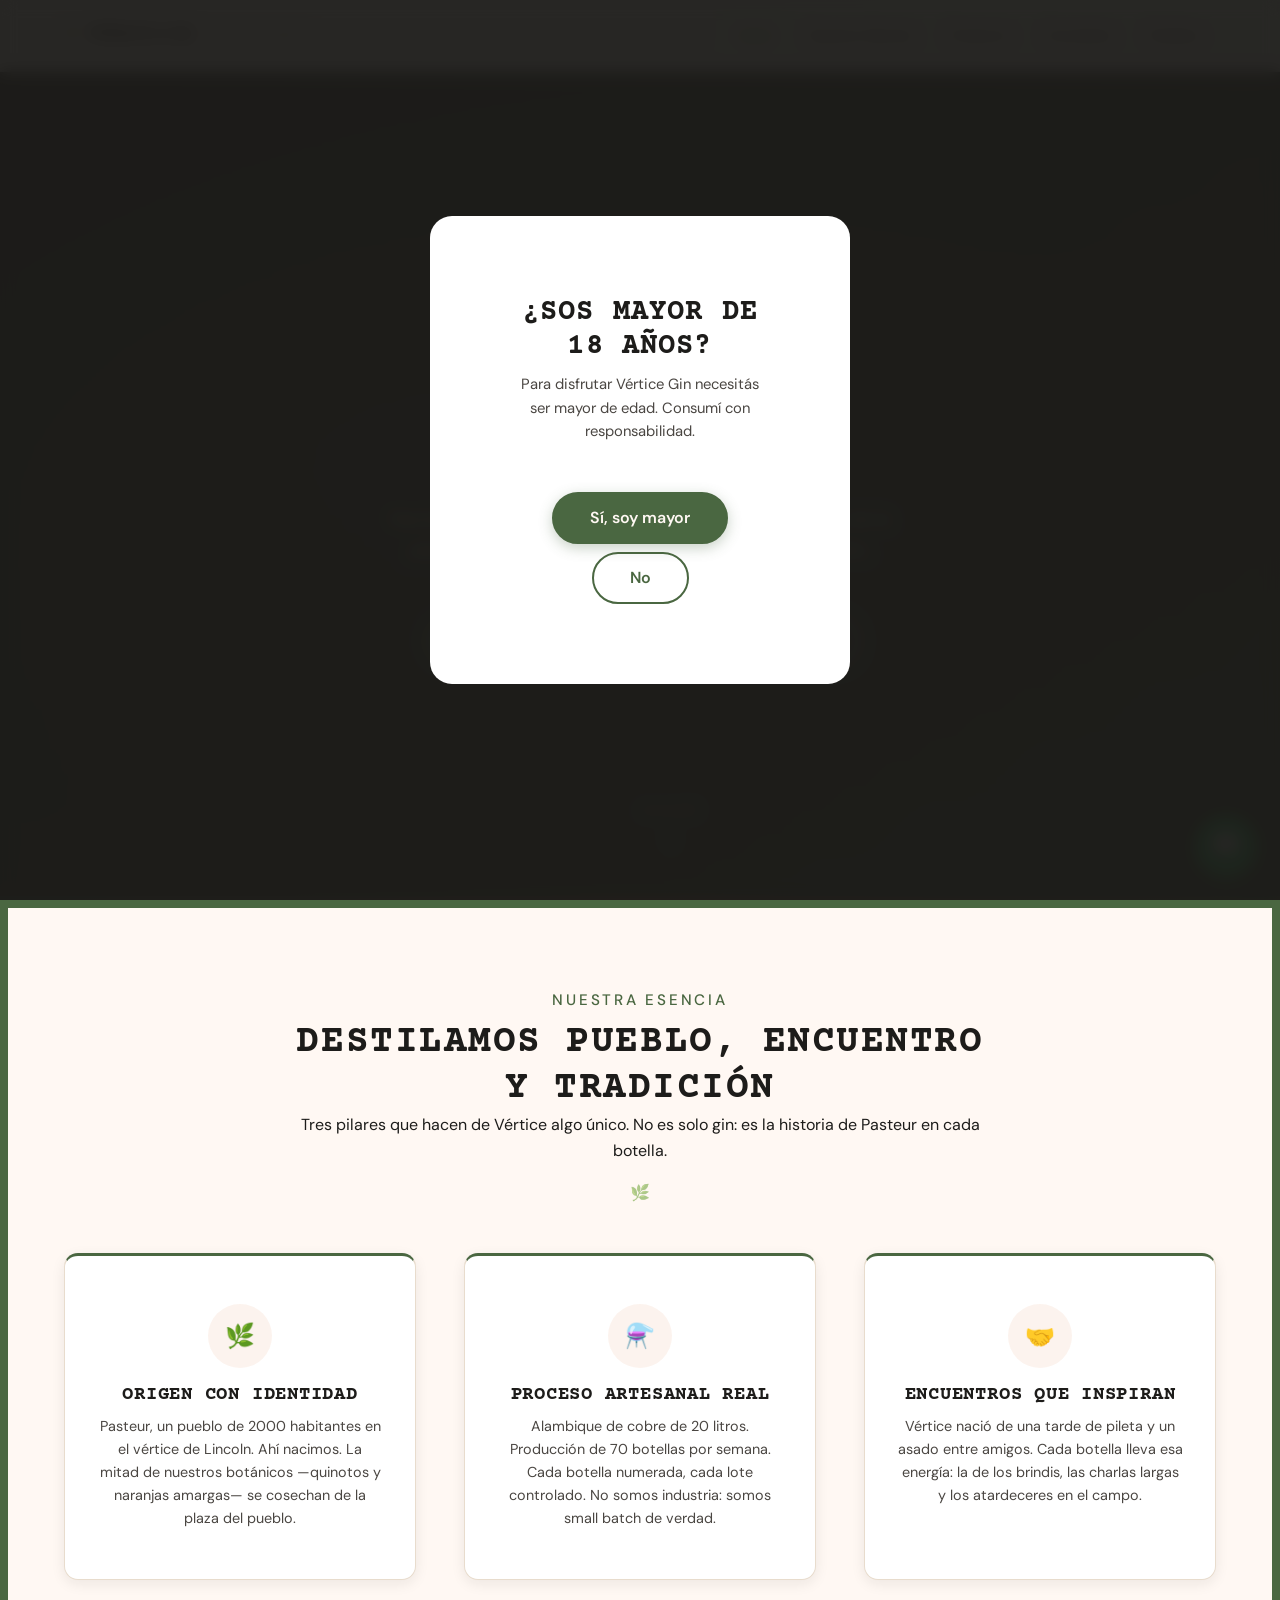
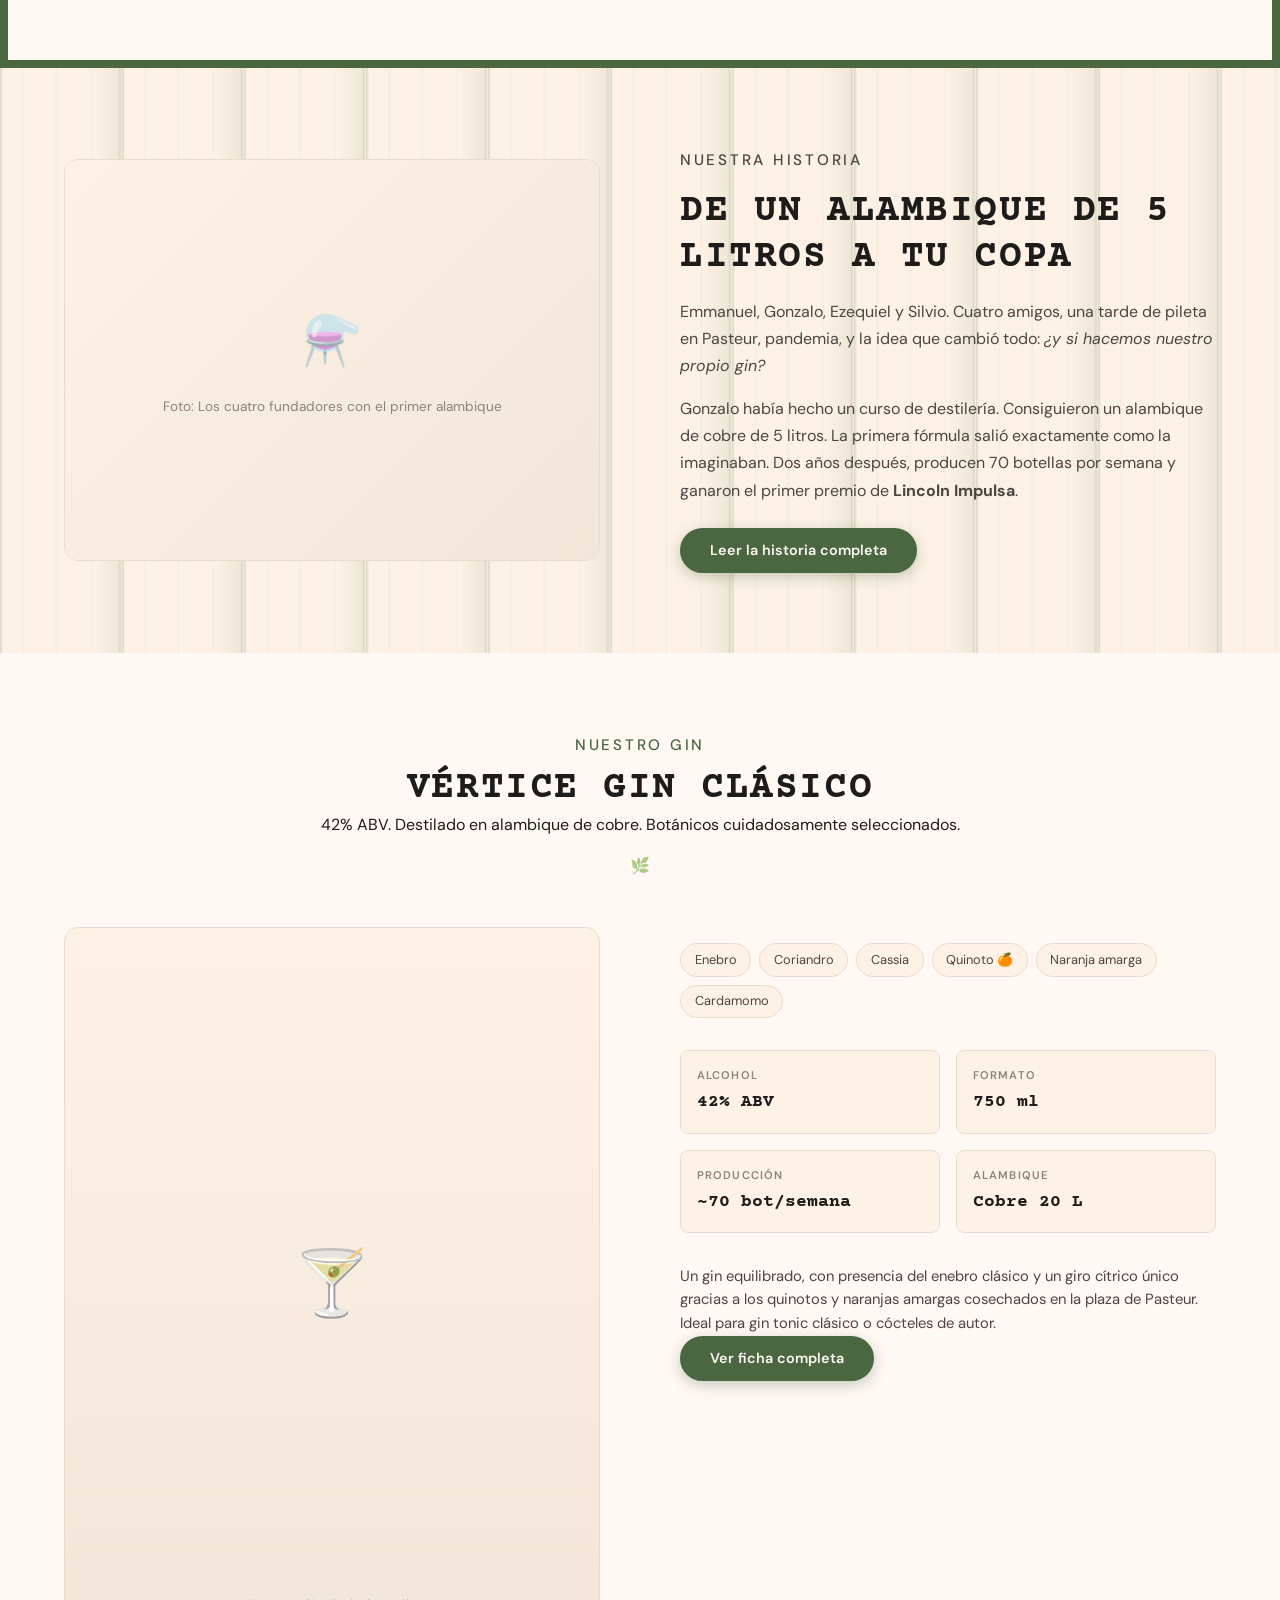
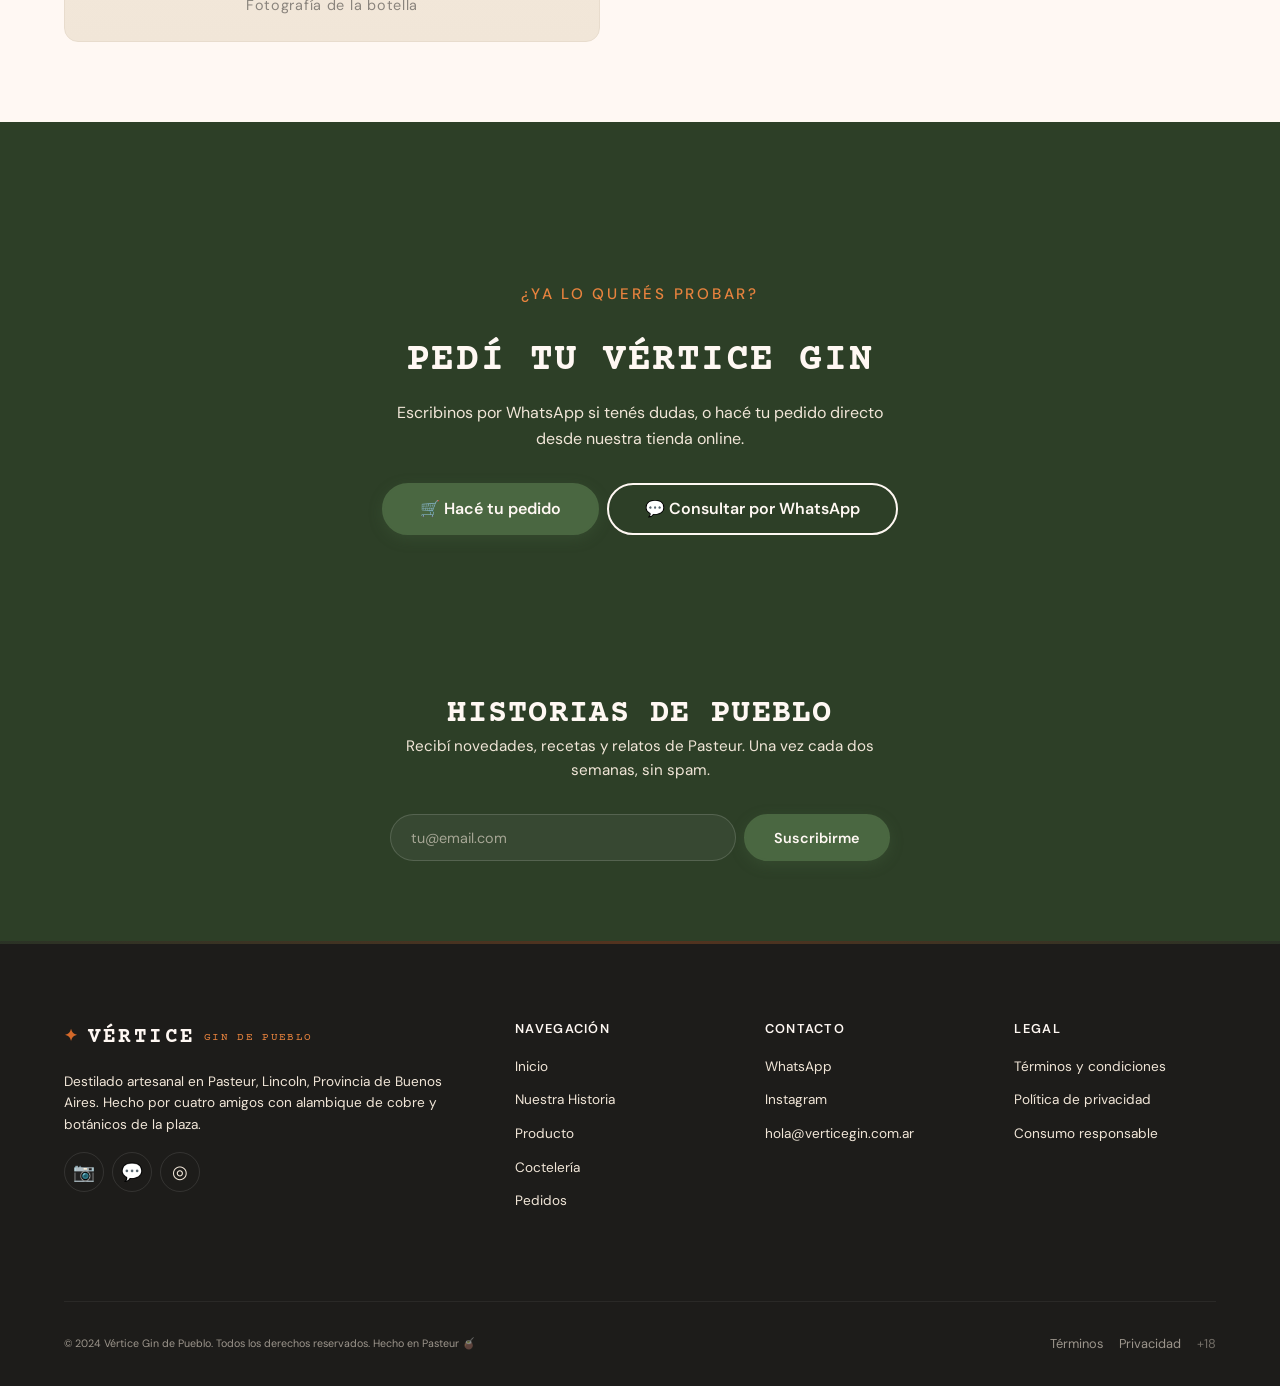
==== commit 3e923a8d: "producto: fix contenido invisible por fade-in, catalogo inline con 4 productos, detalle autonomo sin" ====
--- a/index.html
+++ b/index.html
@@ -97,7 +97,6 @@
         <a href="pages/historia.html">Nuestra Historia</a>
         <a href="pages/producto.html">Producto</a>
         <a href="pages/cocteleria.html">Coctelería</a>
-        <a href="pages/donde-comprar.html">Dónde Comprar</a>
         <a href="pages/pedidos.html">Pedidos</a>
       </nav>
       <button class="hamburger" aria-label="Menú">
@@ -286,7 +285,6 @@
             <li><a href="pages/historia.html">Nuestra Historia</a></li>
             <li><a href="pages/producto.html">Producto</a></li>
             <li><a href="pages/cocteleria.html">Coctelería</a></li>
-            <li><a href="pages/donde-comprar.html">Dónde Comprar</a></li>
             <li><a href="pages/pedidos.html">Pedidos</a></li>
           </ul>
         </div>
